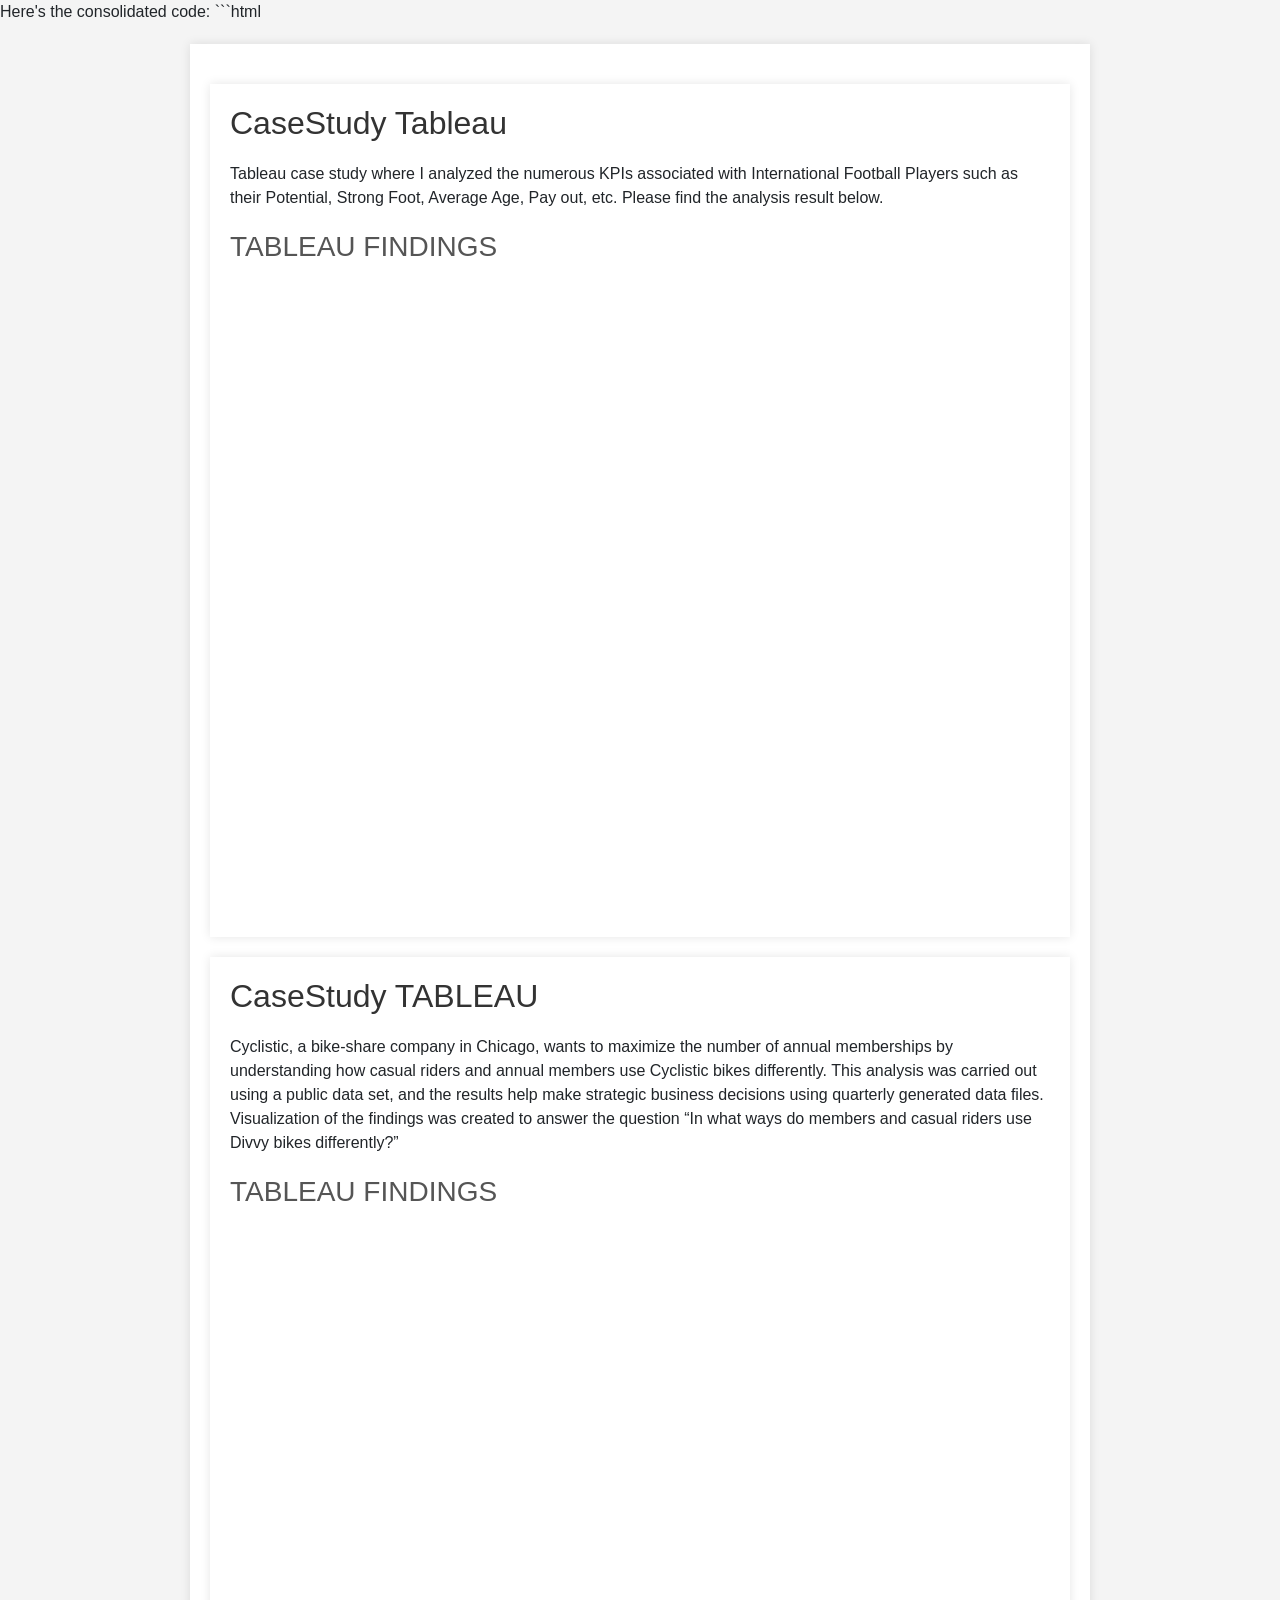
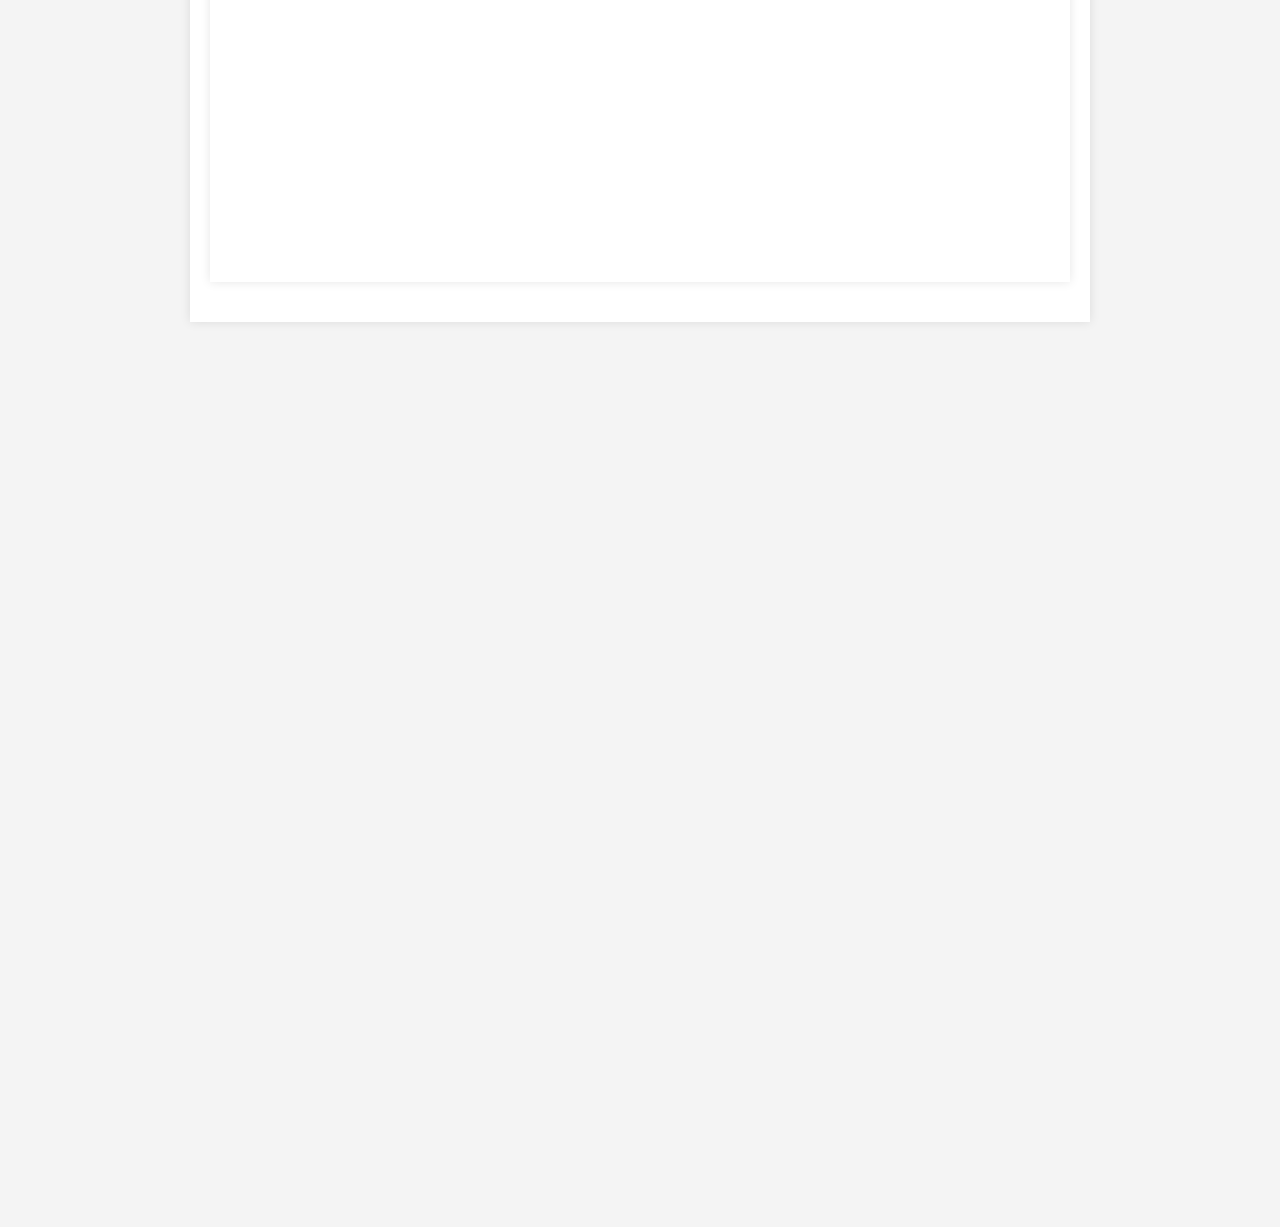
==== Dashboards.html @ b78e6a63 "Update Dashboards.html" ====
Here's the consolidated code:

```html
<!DOCTYPE html>
<html lang="en">
<head>
    <meta charset="UTF-8">
    <meta name="viewport" content="width=device-width, initial-scale=1.0">
    <title>My Tableau Dashboards</title>
    <link rel="stylesheet" href="https://stackpath.bootstrapcdn.com/bootstrap/4.5.2/css/bootstrap.min.css">
    <style>
        body {
            font-family: Arial, sans-serif;
            background-color: #f4f4f4; /* Matched color scheme */
            margin: 0;
            padding: 0;
        }
        .wrapper {
            max-width: 900px;
            margin: 20px auto;
            padding: 20px;
            background: white;
            box-shadow: 0 0 10px rgba(0, 0, 0, 0.1);
        }
        h2.major {
            font-size: 2em;
            margin-bottom: 20px;
            color: #333;
        }
        h3 {
            margin-top: 20px;
            color: #555;
        }
        .tableauPlaceholder {
            width: 100%;
            height: 0;
            padding-bottom: 75%;
            position: relative;
            margin-bottom: 30px;
        }
        .tableauViz {
            position: absolute;
            width: 100%;
            height: 100%;
        }
    </style>
</head>
<body style="background-color: #f4f4f4;"> <!-- Matched color scheme -->
    <div class="wrapper">
        <section id="main" class="wrapper">
            <div class="inner">
                <h2 class="major">CaseStudy Tableau</h2>
                <p>Tableau case study where I analyzed the numerous KPIs associated with International Football Players such as their Potential, Strong Foot, Average Age, Pay out, etc. Please find the analysis result below.</p>
                <h3>TABLEAU FINDINGS</h3>
                <div class="tableauPlaceholder" id="viz1669692093488">
                    <noscript><a href='#'><img alt=' ' src='https://public.tableau.com/static/images/In/InterviewAssignment_16696891835150/DASHBOARD/1_rss.png' style='border: none' /></a></noscript>
                    <object class='tableauViz'>
                        <param name='host_url' value='https%3A%2F%2Fpublic.tableau.com%2F' /> 
                        <param name='embed_code_version' value='3' /> 
                        <param name='site_root' value='' />
                        <param name='name' value='InterviewAssignment_16696891835150/DASHBOARD' />
                        <param name='tabs' value='yes' />
                        <param name='toolbar' value='yes' />
                        <param name='static_image' value='https://public.tableau.com/static/images/In/InterviewAssignment_16696891835150/DASHBOARD/1.png' />
                        <param name='animate_transition' value='yes' />
                        <param name='display_static_image' value='yes' />
                        <param name='display_spinner' value='yes' />
                        <param name='display_overlay' value='yes' />
                        <param name='display_count' value='yes' />
                        <param name='language' value='en-US' />
                    </object>
                </div>
            </div>
        </section>
        
        <section id="main" class="wrapper">
            <div class="inner">
                <h2 class="major">CaseStudy TABLEAU</h2>
                <p>Cyclistic, a bike-share company in Chicago, wants to maximize the number of annual memberships by understanding how casual riders and annual members use Cyclistic bikes differently. This analysis was carried out using a public data set, and the results help make strategic business decisions using quarterly generated data files. Visualization of the findings was created to answer the question “In what ways do members and casual riders use Divvy bikes differently?”</p>
                <h3>TABLEAU FINDINGS</h3>
                <div class="tableauPlaceholder" id="viz1678689180987">
                    <noscript><a href='#'><img alt='Dashboard' src='https://public.tableau.com/static/images/Go/GoogleCapstone_16786891147770/Dashboard/1_rss.png' style='border: none' /></a></noscript>
                    <object class='tableauViz'>
                        <param name='host_url' value='https%3A%2F%2Fpublic.tableau.com%2F' /> 
                        <param name='embed_code_version' value='3' /> 
                        <param name='site_root' value='' />
                        <param name='name' value='GoogleCapstone_16786891147770/Dashboard' />
                        <param name='tabs' value='no' />
                        <param name='toolbar' value='yes' />
                        <param name='static_image' value='https://public.tableau.com/static/images/Go/GoogleCapstone_16786891147770/Dashboard/1.png' />
                        <param name='animate_transition' value='yes' />
                        <param name='display_static_image' value='yes' />
                        <param name='display_spinner' value='yes' />
                        <param name='display_overlay' value='yes' />
                        <param name='display_count' value='yes' />
                        <param name='language' value='en-US' />
                        <param name='filter' value='publish=yes' />
                    </object>
                </div>
            </div>
        </section>
    </div>
    <script type='text/javascript'>
        var divElement1 = document.getElementById('viz1669692093488');
        var vizElement1 = divElement1.getElementsByTagName('object')[0];
        if (divElement1.offsetWidth > 800) {
            vizElement1.style.minWidth = '1620px';
            vizElement1.style.maxWidth = '100%';
            vizElement1.style.minHeight = '1610px';
            vizElement1.style.maxHeight = (divElement1.offsetWidth * 0.75) + 'px';
        } else if (divElement1.offsetWidth > 500) {
            vizElement1.style.minWidth = '1620px';
            vizElement1.style.maxWidth = '100%';
            vizElement1.style.minHeight= '1610px';
vizElement1.style.maxHeight = (divElement1.offsetWidth * 0.75) + 'px';
} else {
vizElement1.style.width = '100%';
vizElement1.style.height = (divElement1.offsetWidth * 1.77) + 'px';
}
var divElement2 = document.getElementById('viz1678689180987');
var vizElement2 = divElement2.getElementsByTagName('object')[0];
if (divElement2.offsetWidth > 800) {
vizElement2.style.minWidth = '1620px';
vizElement2.style.maxWidth = '100%';
vizElement2.style.minHeight = '1610px';
vizElement2.style.maxHeight = (divElement2.offsetWidth * 0.75) + 'px';
} else if (divElement2.offsetWidth > 500) {
vizElement2.style.minWidth = '1620px';
vizElement2.style.maxWidth = '100%';
vizElement2.style.minHeight = '1610px';
vizElement2.style.maxHeight = (divElement2.offsetWidth * 0.75) + 'px';
} else {
vizElement2.style.width = '100%';
vizElement2.style.height = (divElement2.offsetWidth * 1.77) + 'px';
}
</script>

</body>
</html>
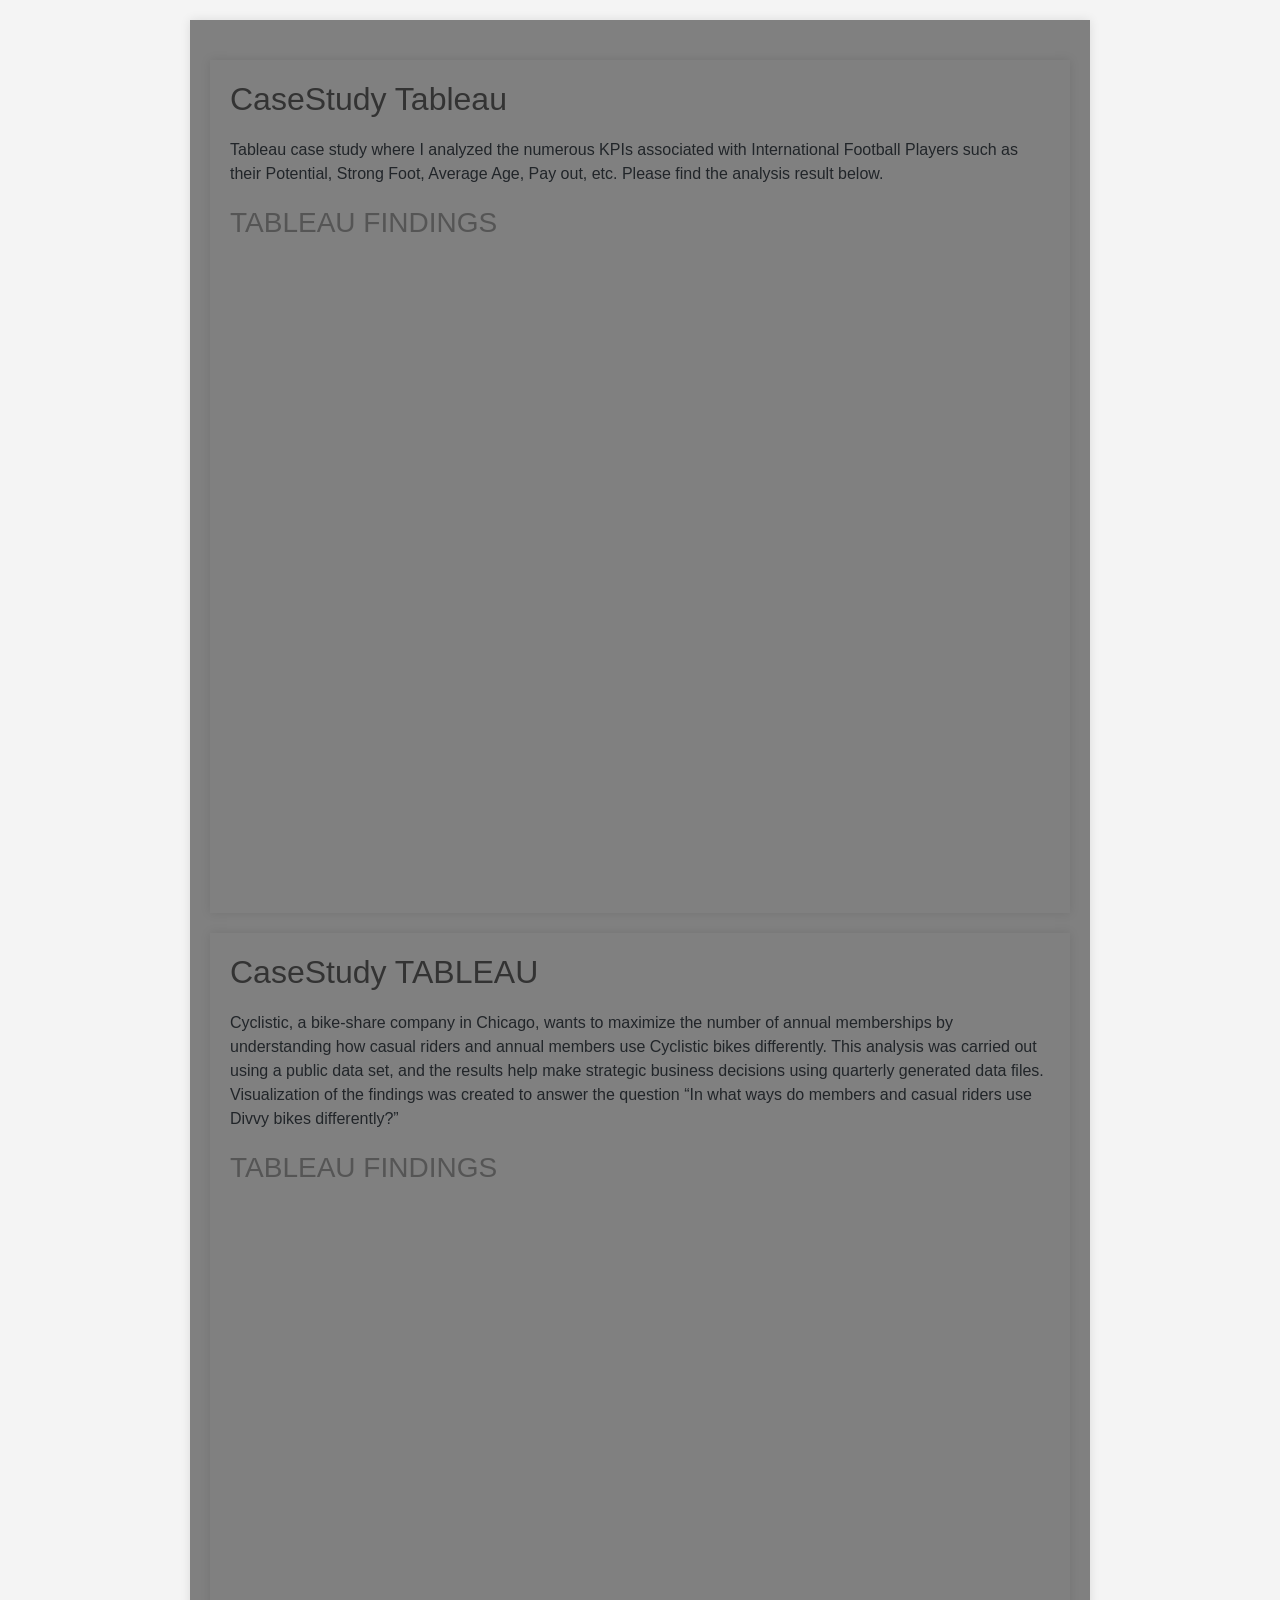
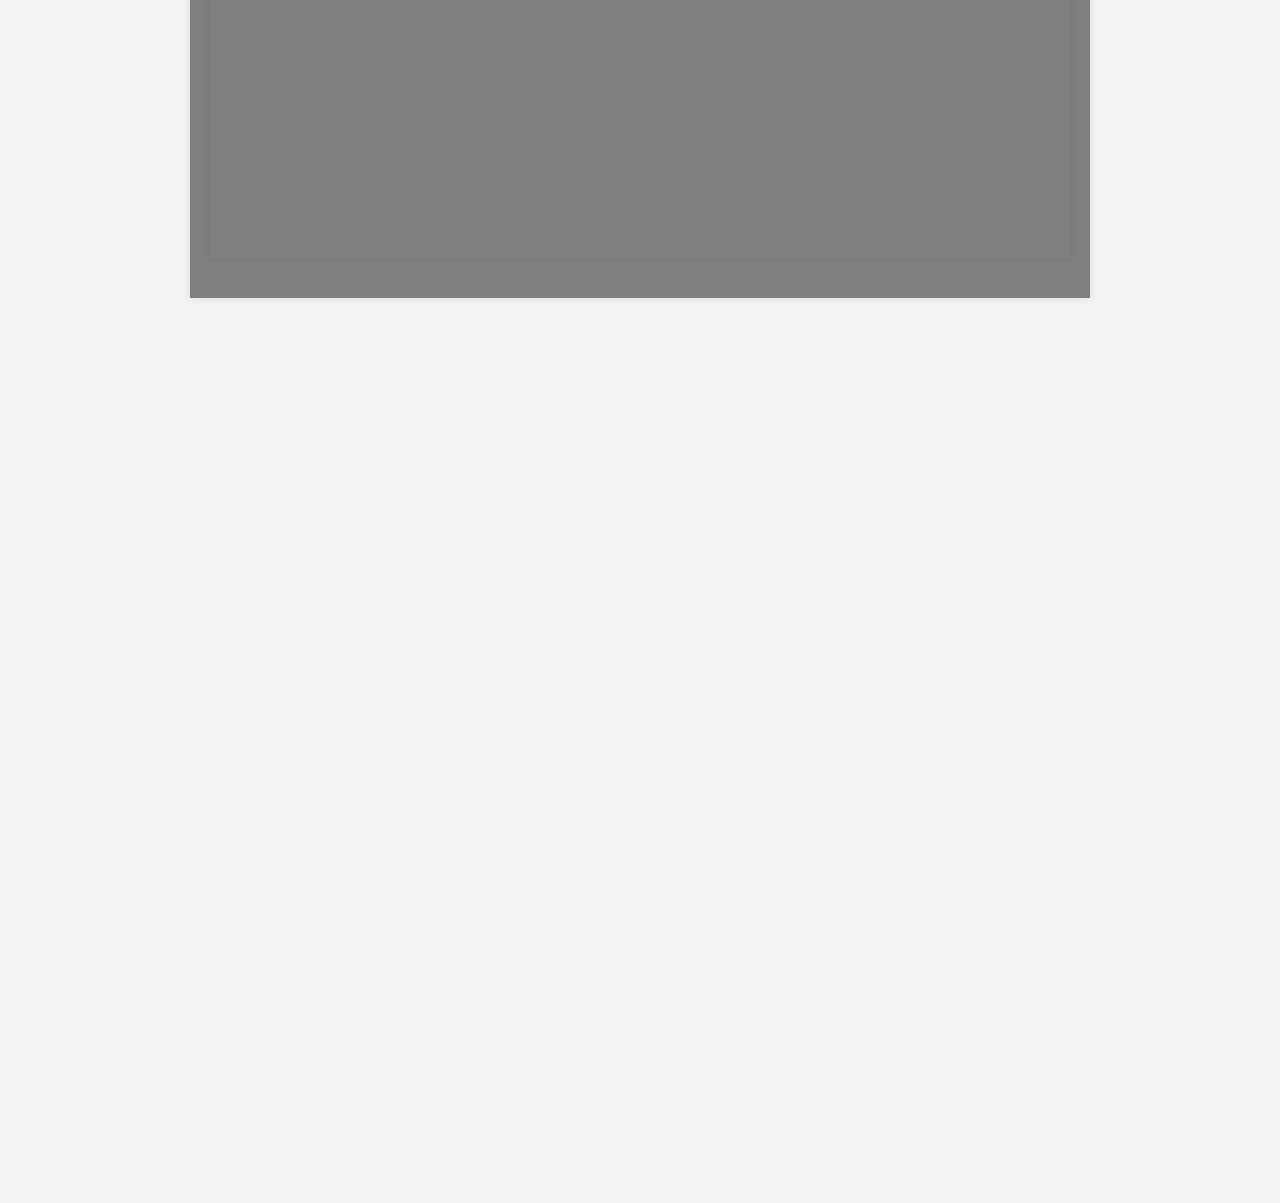
==== commit 12896111: "Update Dashboards.html" ====
--- a/Dashboards.html
+++ b/Dashboards.html
@@ -1,27 +1,28 @@
-Here's the consolidated code:
-
-```html
 <!DOCTYPE html>
 <html lang="en">
 <head>
     <meta charset="UTF-8">
     <meta name="viewport" content="width=device-width, initial-scale=1.0">
     <title>My Tableau Dashboards</title>
+    <!-- Bootstrap CSS for styling -->
     <link rel="stylesheet" href="https://stackpath.bootstrapcdn.com/bootstrap/4.5.2/css/bootstrap.min.css">
     <style>
+        /* General styling */
         body {
             font-family: Arial, sans-serif;
             background-color: #f4f4f4; /* Matched color scheme */
             margin: 0;
             padding: 0;
         }
+        /* Styling for the wrapper */
         .wrapper {
             max-width: 900px;
             margin: 20px auto;
             padding: 20px;
-            background: white;
+            background: grey;
             box-shadow: 0 0 10px rgba(0, 0, 0, 0.1);
         }
+        /* Styling for the headings */
         h2.major {
             font-size: 2em;
             margin-bottom: 20px;
@@ -31,6 +32,7 @@
             margin-top: 20px;
             color: #555;
         }
+        /* Styling for the Tableau placeholder */
         .tableauPlaceholder {
             width: 100%;
             height: 0;
@@ -38,6 +40,7 @@
             position: relative;
             margin-bottom: 30px;
         }
+        /* Styling for the Tableau visualization */
         .tableauViz {
             position: absolute;
             width: 100%;
@@ -47,6 +50,7 @@
 </head>
 <body style="background-color: #f4f4f4;"> <!-- Matched color scheme -->
     <div class="wrapper">
+        <!-- Section for the first Tableau case study -->
         <section id="main" class="wrapper">
             <div class="inner">
                 <h2 class="major">CaseStudy Tableau</h2>
@@ -73,6 +77,7 @@
             </div>
         </section>
         
+        <!-- Section for the second Tableau case study -->
         <section id="main" class="wrapper">
             <div class="inner">
                 <h2 class="major">CaseStudy TABLEAU</h2>
@@ -100,6 +105,7 @@
             </div>
         </section>
     </div>
+    <!-- JavaScript for resizing the Tableau visualizations -->
     <script type='text/javascript'>
         var divElement1 = document.getElementById('viz1669692093488');
         var vizElement1 = divElement1.getElementsByTagName('object')[0];
@@ -112,28 +118,28 @@
             vizElement1.style.minWidth = '1620px';
             vizElement1.style.maxWidth = '100%';
             vizElement1.style.minHeight= '1610px';
-vizElement1.style.maxHeight = (divElement1.offsetWidth * 0.75) + 'px';
-} else {
-vizElement1.style.width = '100%';
-vizElement1.style.height = (divElement1.offsetWidth * 1.77) + 'px';
-}
-var divElement2 = document.getElementById('viz1678689180987');
-var vizElement2 = divElement2.getElementsByTagName('object')[0];
-if (divElement2.offsetWidth > 800) {
-vizElement2.style.minWidth = '1620px';
-vizElement2.style.maxWidth = '100%';
-vizElement2.style.minHeight = '1610px';
-vizElement2.style.maxHeight = (divElement2.offsetWidth * 0.75) + 'px';
-} else if (divElement2.offsetWidth > 500) {
-vizElement2.style.minWidth = '1620px';
-vizElement2.style.maxWidth = '100%';
-vizElement2.style.minHeight = '1610px';
-vizElement2.style.maxHeight = (divElement2.offsetWidth * 0.75) + 'px';
-} else {
-vizElement2.style.width = '100%';
-vizElement2.style.height = (divElement2.offsetWidth * 1.77) + 'px';
-}
-</script>
+            vizElement1.style.maxHeight = (divElement1.offsetWidth * 0.75) + 'px';
+        } else {
+            vizElement1.style.width = '100%';
+            vizElement1.style.height = (divElement1.offsetWidth * 1.77) + 'px';
+        }
+        var divElement2 = document.getElementById('viz1678689180987');
+        var vizElement2 = divElement2.getElementsByTagName('object')[0];
+        if (divElement2.offsetWidth > 800) {
+            vizElement2.style.minWidth = '1620px';
+            vizElement2.style.maxWidth = '100%';
+            vizElement2.style.minHeight = '1610px';
+            vizElement2.style.maxHeight = (divElement2.offsetWidth * 0.75) + 'px';
+        } else if (divElement2.offsetWidth > 500) {
+            vizElement2.style.minWidth = '1620px';
+            vizElement2.style.maxWidth = '100%';
+            vizElement2.style.minHeight = '1610px';
+            vizElement2.style.maxHeight = (divElement2.offsetWidth * 0.75) + 'px';
+        } else {
+            vizElement2.style.width = '100%';
+            vizElement2.style.height = (divElement2.offsetWidth * 1.77) + 'px';
+        }
+    </script>
 
 </body>
 </html>
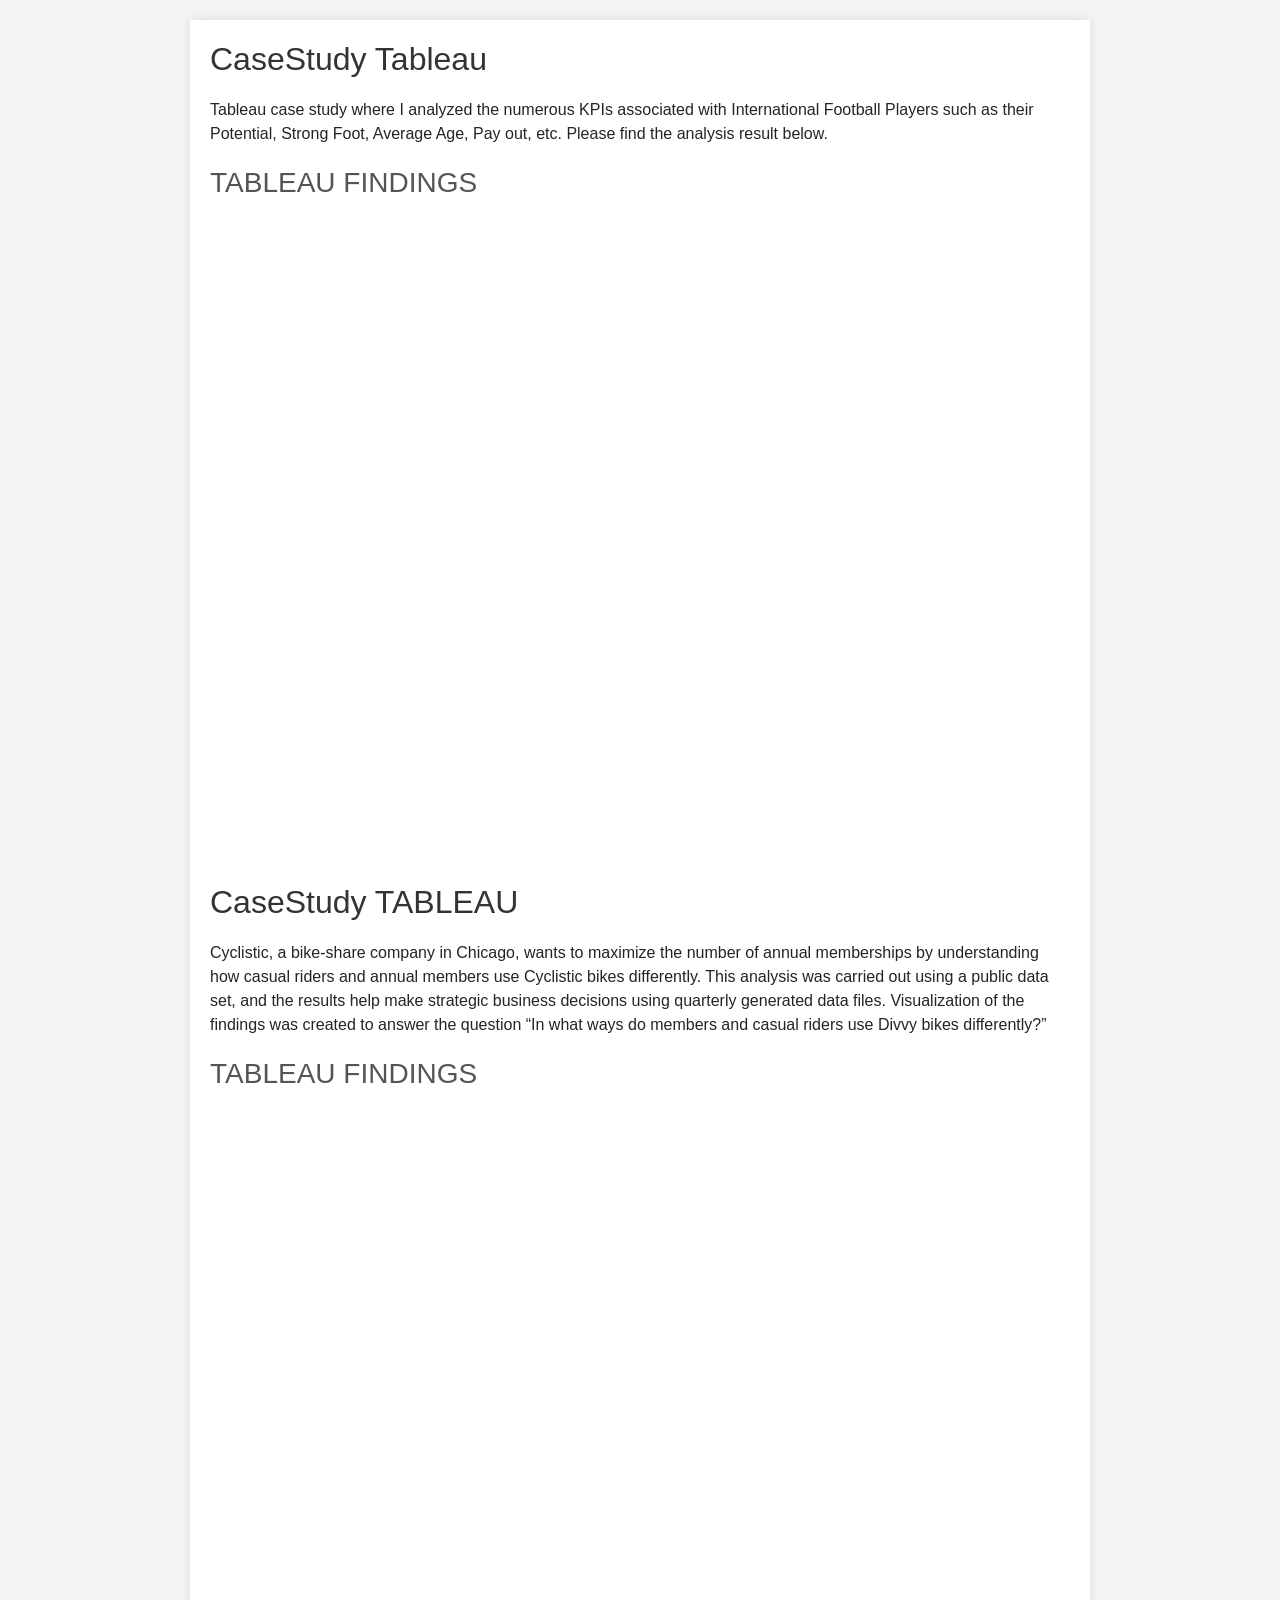
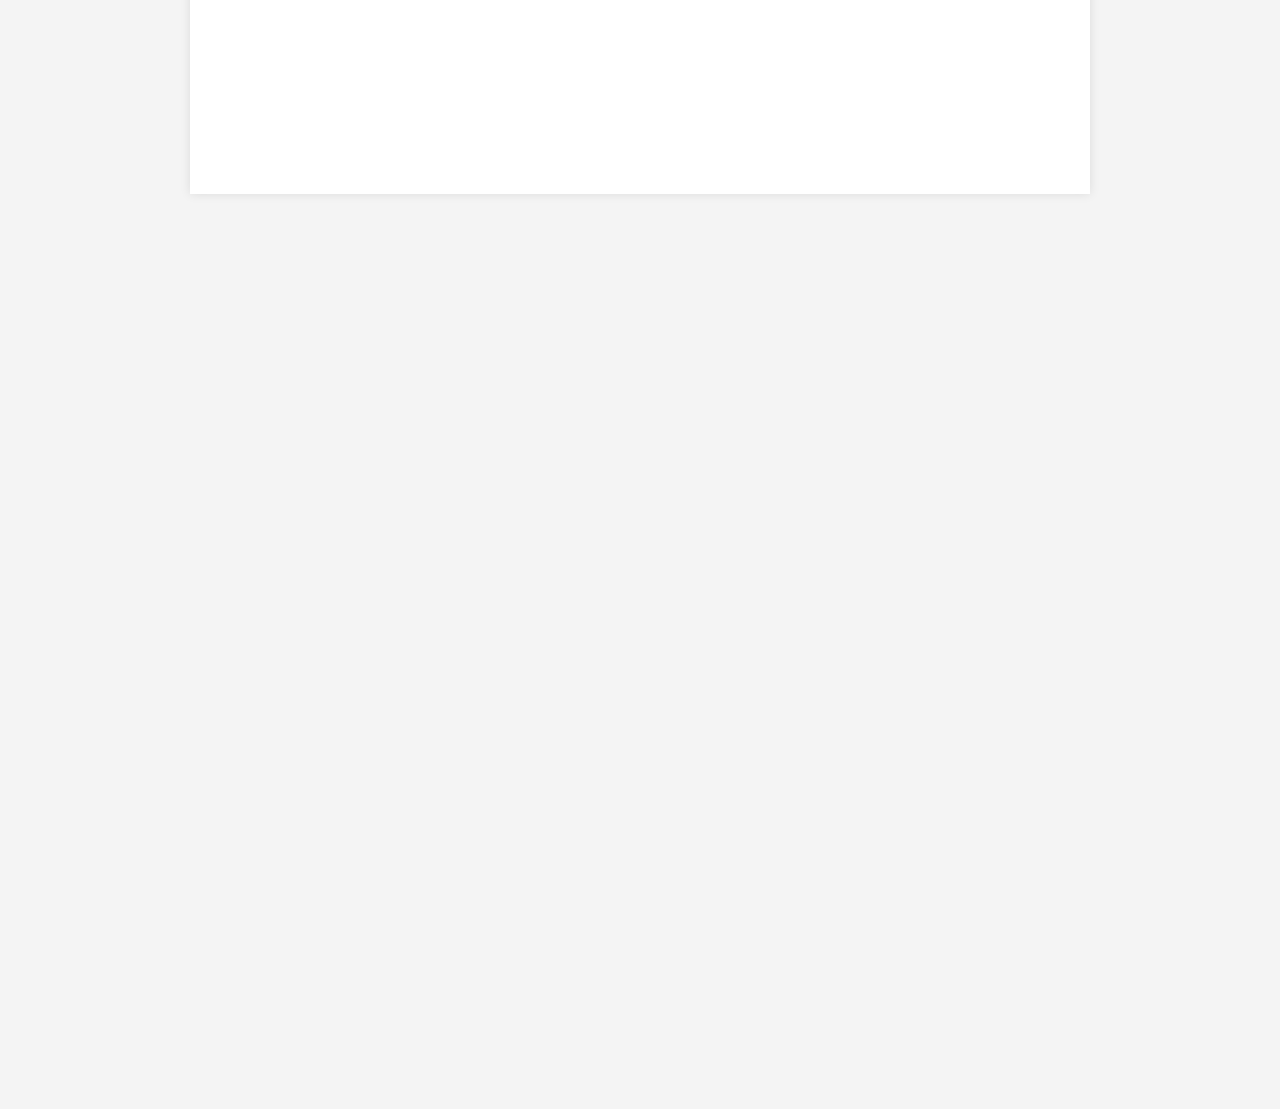
==== commit 71ed922e: "Update Dashboards.html" ====
--- a/Dashboards.html
+++ b/Dashboards.html
@@ -4,26 +4,22 @@
     <meta charset="UTF-8">
     <meta name="viewport" content="width=device-width, initial-scale=1.0">
     <title>My Tableau Dashboards</title>
-    <!-- Bootstrap CSS for styling -->
     <link rel="stylesheet" href="https://stackpath.bootstrapcdn.com/bootstrap/4.5.2/css/bootstrap.min.css">
     <style>
-        /* General styling */
         body {
             font-family: Arial, sans-serif;
-            background-color: #f4f4f4; /* Matched color scheme */
+            background-color: #f4f4f4;
             margin: 0;
             padding: 0;
         }
-        /* Styling for the wrapper */
         .wrapper {
             max-width: 900px;
             margin: 20px auto;
             padding: 20px;
-            background: grey;
+            background: white;
             box-shadow: 0 0 10px rgba(0, 0, 0, 0.1);
         }
-        /* Styling for the headings */
-        h2.major {
+        h1.major {
             font-size: 2em;
             margin-bottom: 20px;
             color: #333;
@@ -32,7 +28,6 @@
             margin-top: 20px;
             color: #555;
         }
-        /* Styling for the Tableau placeholder */
         .tableauPlaceholder {
             width: 100%;
             height: 0;
@@ -40,7 +35,6 @@
             position: relative;
             margin-bottom: 30px;
         }
-        /* Styling for the Tableau visualization */
         .tableauViz {
             position: absolute;
             width: 100%;
@@ -48,64 +42,52 @@
         }
     </style>
 </head>
-<body style="background-color: #f4f4f4;"> <!-- Matched color scheme -->
+<body>
     <div class="wrapper">
-        <!-- Section for the first Tableau case study -->
-        <section id="main" class="wrapper">
-            <div class="inner">
-                <h2 class="major">CaseStudy Tableau</h2>
-                <p>Tableau case study where I analyzed the numerous KPIs associated with International Football Players such as their Potential, Strong Foot, Average Age, Pay out, etc. Please find the analysis result below.</p>
-                <h3>TABLEAU FINDINGS</h3>
-                <div class="tableauPlaceholder" id="viz1669692093488">
-                    <noscript><a href='#'><img alt=' ' src='https://public.tableau.com/static/images/In/InterviewAssignment_16696891835150/DASHBOARD/1_rss.png' style='border: none' /></a></noscript>
-                    <object class='tableauViz'>
-                        <param name='host_url' value='https%3A%2F%2Fpublic.tableau.com%2F' /> 
-                        <param name='embed_code_version' value='3' /> 
-                        <param name='site_root' value='' />
-                        <param name='name' value='InterviewAssignment_16696891835150/DASHBOARD' />
-                        <param name='tabs' value='yes' />
-                        <param name='toolbar' value='yes' />
-                        <param name='static_image' value='https://public.tableau.com/static/images/In/InterviewAssignment_16696891835150/DASHBOARD/1.png' />
-                        <param name='animate_transition' value='yes' />
-                        <param name='display_static_image' value='yes' />
-                        <param name='display_spinner' value='yes' />
-                        <param name='display_overlay' value='yes' />
-                        <param name='display_count' value='yes' />
-                        <param name='language' value='en-US' />
-                    </object>
-                </div>
-            </div>
-        </section>
-        
-        <!-- Section for the second Tableau case study -->
-        <section id="main" class="wrapper">
-            <div class="inner">
-                <h2 class="major">CaseStudy TABLEAU</h2>
-                <p>Cyclistic, a bike-share company in Chicago, wants to maximize the number of annual memberships by understanding how casual riders and annual members use Cyclistic bikes differently. This analysis was carried out using a public data set, and the results help make strategic business decisions using quarterly generated data files. Visualization of the findings was created to answer the question “In what ways do members and casual riders use Divvy bikes differently?”</p>
-                <h3>TABLEAU FINDINGS</h3>
-                <div class="tableauPlaceholder" id="viz1678689180987">
-                    <noscript><a href='#'><img alt='Dashboard' src='https://public.tableau.com/static/images/Go/GoogleCapstone_16786891147770/Dashboard/1_rss.png' style='border: none' /></a></noscript>
-                    <object class='tableauViz'>
-                        <param name='host_url' value='https%3A%2F%2Fpublic.tableau.com%2F' /> 
-                        <param name='embed_code_version' value='3' /> 
-                        <param name='site_root' value='' />
-                        <param name='name' value='GoogleCapstone_16786891147770/Dashboard' />
-                        <param name='tabs' value='no' />
-                        <param name='toolbar' value='yes' />
-                        <param name='static_image' value='https://public.tableau.com/static/images/Go/GoogleCapstone_16786891147770/Dashboard/1.png' />
-                        <param name='animate_transition' value='yes' />
-                        <param name='display_static_image' value='yes' />
-                        <param name='display_spinner' value='yes' />
-                        <param name='display_overlay' value='yes' />
-                        <param name='display_count' value='yes' />
-                        <param name='language' value='en-US' />
-                        <param name='filter' value='publish=yes' />
-                    </object>
-                </div>
-            </div>
-        </section>
+        <h1 class="major">CaseStudy Tableau</h1>
+        <p>Tableau case study where I analyzed the numerous KPIs associated with International Football Players such as their Potential, Strong Foot, Average Age, Pay out, etc. Please find the analysis result below.</p>
+        <h3>TABLEAU FINDINGS</h3>
+        <div class="tableauPlaceholder" id="viz1669692093488">
+            <noscript><a href='#'><img alt=' ' src='https://public.tableau.com/static/images/In/InterviewAssignment_16696891835150/DASHBOARD/1_rss.png' style='border: none' /></a></noscript>
+            <object class='tableauViz'>
+                <param name='host_url' value='https%3A%2F%2Fpublic.tableau.com%2F' /> 
+                <param name='embed_code_version' value='3' /> 
+                <param name='site_root' value='' />
+                <param name='name' value='InterviewAssignment_16696891835150/DASHBOARD' />
+                <param name='tabs' value='yes' />
+                <param name='toolbar' value='yes' />
+                <param name='static_image' value='https://public.tableau.com/static/images/In/InterviewAssignment_16696891835150/DASHBOARD/1.png' />
+                <param name='animate_transition' value='yes' />
+                <param name='display_static_image' value='yes' />
+                <param name='display_spinner' value='yes' />
+                <param name='display_overlay' value='yes' />
+                <param name='display_count' value='yes' />
+                <param name='language' value='en-US' />
+            </object>
+        </div>
+        <h1 class="major">CaseStudy TABLEAU</h1>
+        <p>Cyclistic, a bike-share company in Chicago, wants to maximize the number of annual memberships by understanding how casual riders and annual members use Cyclistic bikes differently. This analysis was carried out using a public data set, and the results help make strategic business decisions using quarterly generated data files. Visualization of the findings was created to answer the question “In what ways do members and casual riders use Divvy bikes differently?”</p>
+        <h3>TABLEAU FINDINGS</h3>
+        <div class="tableauPlaceholder" id="viz1678689180987">
+            <noscript><a href='#'><img alt='Dashboard' src='https://public.tableau.com/static/images/Go/GoogleCapstone_16786891147770/Dashboard/1_rss.png' style='border: none' /></a></noscript>
+            <object class='tableauViz'>
+                <param name='host_url' value='https%3A%2F%2Fpublic.tableau.com%2F' /> 
+                <param name='embed_code_version' value='3' /> 
+                <param name='site_root' value='' />
+                <param name='name' value='GoogleCapstone_16786891147770/Dashboard' />
+                <param name='tabs' value='no' />
+                <param name='toolbar' value='yes' />
+                <param name='static_image' value='https://public.tableau.com/static/images/Go/GoogleCapstone_16786891147770/Dashboard/1.png' />
+                <param name='animate_transition' value='yes' />
+                <param name='display_static_image' value='yes' />
+                <param name='display_spinner' value='yes' />
+                <param name='display_overlay' value='yes' />
+                <param name='display_count' value='yes' />
+                <param name='language' value='en-US' />
+                <param name='filter' value='publish=yes' />
+            </object>
+        </div>
     </div>
-    <!-- JavaScript for resizing the Tableau visualizations -->
     <script type='text/javascript'>
         var divElement1 = document.getElementById('viz1669692093488');
         var vizElement1 = divElement1.getElementsByTagName('object')[0];
@@ -117,29 +99,38 @@
         } else if (divElement1.offsetWidth > 500) {
             vizElement1.style.minWidth = '1620px';
             vizElement1.style.maxWidth = '100%';
-            vizElement1.style.minHeight= '1610px';
+            vizElement1.style.minHeight = '610px';
             vizElement1.style.maxHeight = (divElement1.offsetWidth * 0.75) + 'px';
         } else {
             vizElement1.style.width = '100%';
-            vizElement1.style.height = (divElement1.offsetWidth * 1.77) + 'px';
+            vizElement1.style.minHeight = '1250px';
+            vizElement1.style.maxHeight = (divElement1.offsetWidth * 1.77) + 'px';
         }
+        var scriptElement1 = document.createElement('script');
+        scriptElement1.src = 'https://public.tableau.com/javascripts/api/viz_v1.js';
+        vizElement1.parentNode.insertBefore(scriptElement1, vizElement1);
+
         var divElement2 = document.getElementById('viz1678689180987');
         var vizElement2 = divElement2.getElementsByTagName('object')[0];
         if (divElement2.offsetWidth > 800) {
             vizElement2.style.minWidth = '1620px';
             vizElement2.style.maxWidth = '100%';
-            vizElement2.style.minHeight = '1610px';
+            vizElement2.style.minHeight             = '1610px';
             vizElement2.style.maxHeight = (divElement2.offsetWidth * 0.75) + 'px';
         } else if (divElement2.offsetWidth > 500) {
             vizElement2.style.minWidth = '1620px';
             vizElement2.style.maxWidth = '100%';
-            vizElement2.style.minHeight = '1610px';
+            vizElement2.style.minHeight = '610px';
             vizElement2.style.maxHeight = (divElement2.offsetWidth * 0.75) + 'px';
         } else {
             vizElement2.style.width = '100%';
-            vizElement2.style.height = (divElement2.offsetWidth * 1.77) + 'px';
+            vizElement2.style.minHeight = '1250px';
+            vizElement2.style.maxHeight = (divElement2.offsetWidth * 1.77) + 'px';
         }
+        var scriptElement2 = document.createElement('script');
+        scriptElement2.src = 'https://public.tableau.com/javascripts/api/viz_v1.js';
+        vizElement2.parentNode.insertBefore(scriptElement2, vizElement2);
     </script>
-
 </body>
 </html>
+
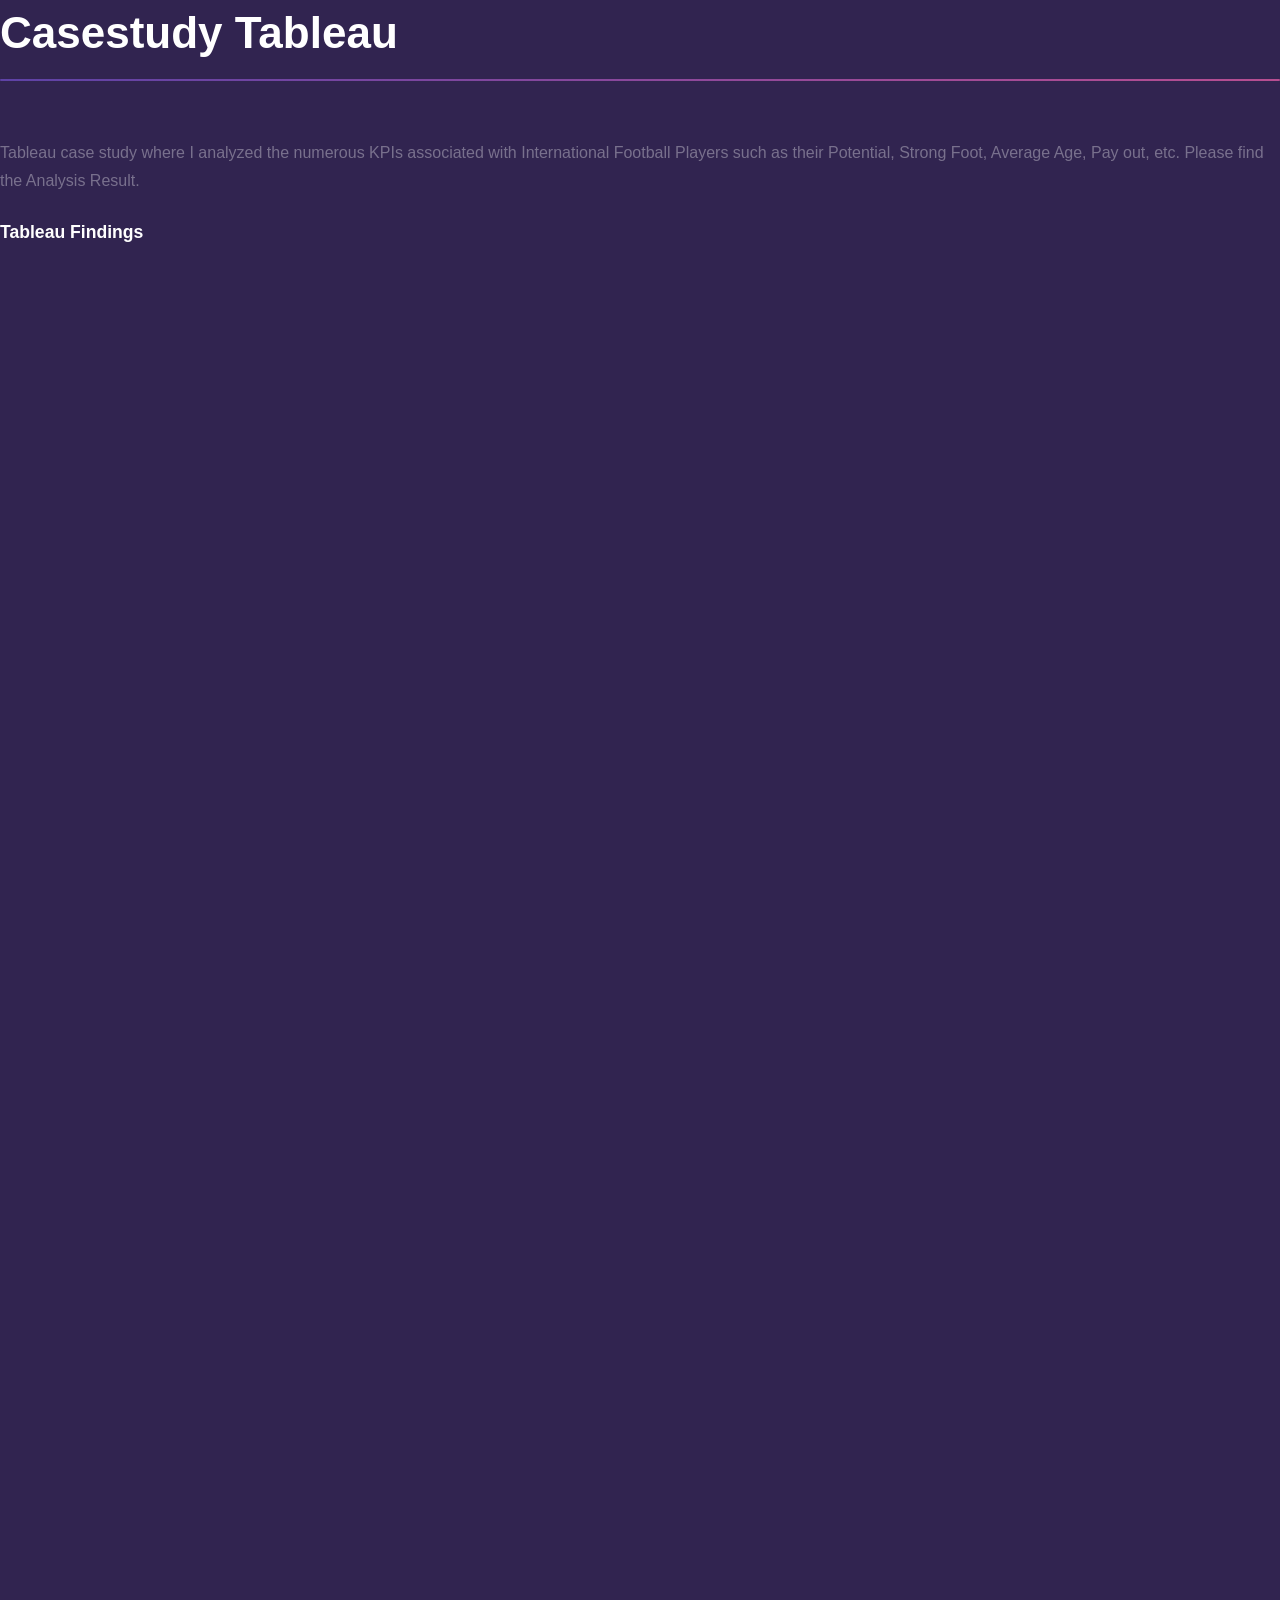
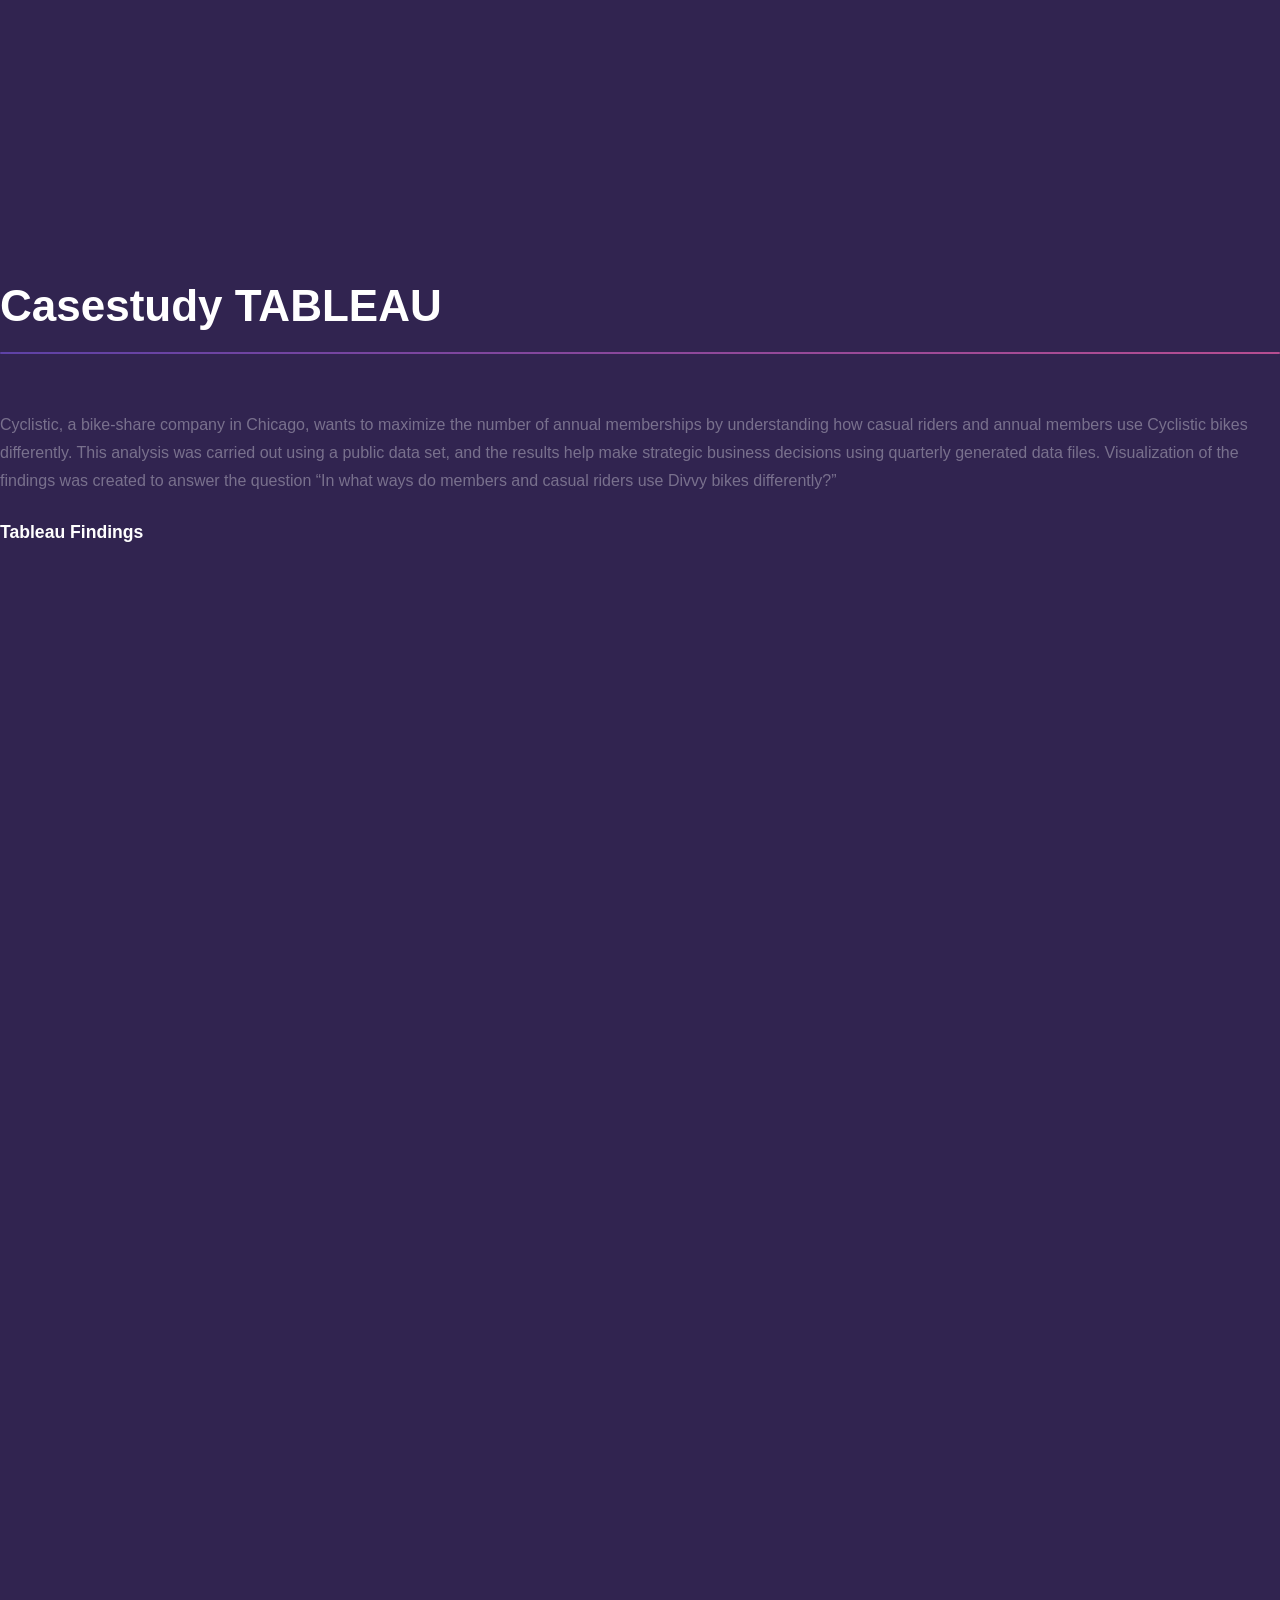
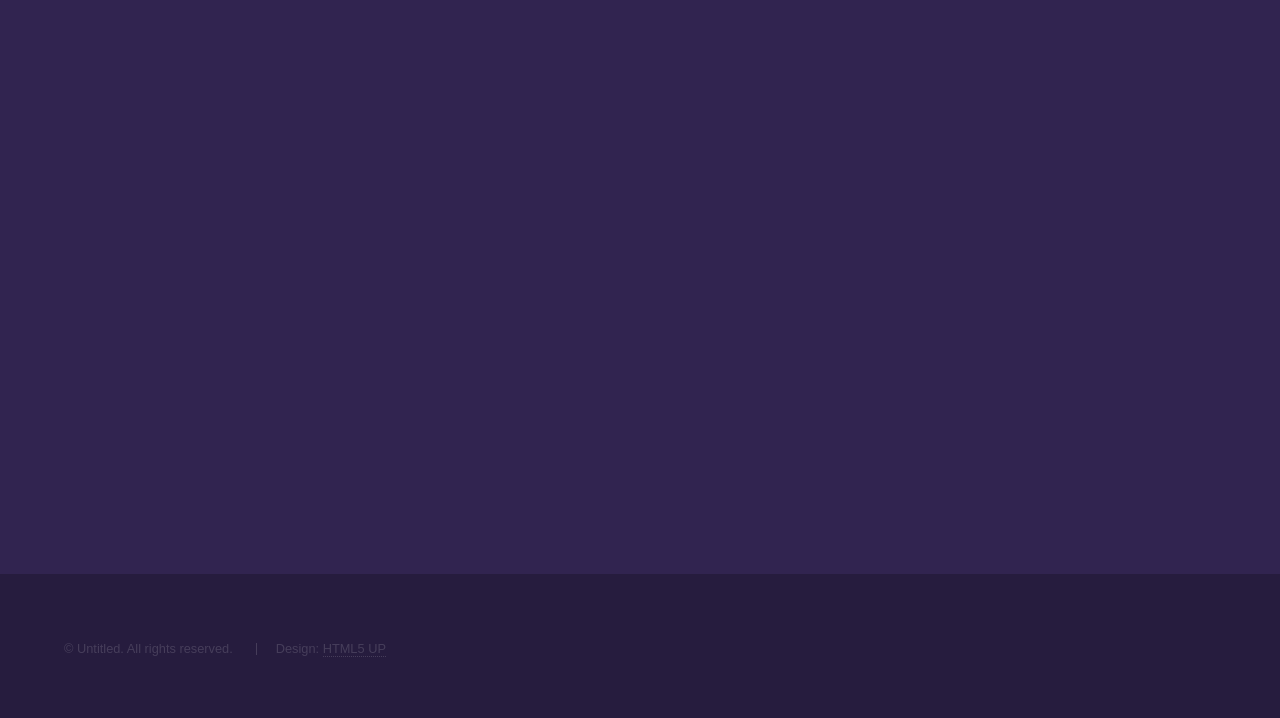
==== commit 44cc2333: "Create Dashboards.html" ====
--- a/Dashboards.html
+++ b/Dashboards.html
@@ -1,136 +1,129 @@
-<!DOCTYPE html>
+<!DOCTYPE HTML>
+<!--
+    Hyperspace by HTML5 UP
+    html5up.net | @ajlkn
+    Free for personal and commercial use under the CCA 3.0 license (html5up.net/license)
+-->
 <html lang="en">
 <head>
     <meta charset="UTF-8">
-    <meta name="viewport" content="width=device-width, initial-scale=1.0">
-    <title>My Tableau Dashboards</title>
-    <link rel="stylesheet" href="https://stackpath.bootstrapcdn.com/bootstrap/4.5.2/css/bootstrap.min.css">
-    <style>
-        body {
-            font-family: Arial, sans-serif;
-            background-color: #f4f4f4;
-            margin: 0;
-            padding: 0;
-        }
-        .wrapper {
-            max-width: 900px;
-            margin: 20px auto;
-            padding: 20px;
-            background: white;
-            box-shadow: 0 0 10px rgba(0, 0, 0, 0.1);
-        }
-        h1.major {
-            font-size: 2em;
-            margin-bottom: 20px;
-            color: #333;
-        }
-        h3 {
-            margin-top: 20px;
-            color: #555;
-        }
-        .tableauPlaceholder {
-            width: 100%;
-            height: 0;
-            padding-bottom: 75%;
-            position: relative;
-            margin-bottom: 30px;
-        }
-        .tableauViz {
-            position: absolute;
-            width: 100%;
-            height: 100%;
-        }
-    </style>
+    <title>Tableau Sample Dashboards</title>
+    <meta name="viewport" content="width=device-width, initial-scale=1, user-scalable=no">
+    <link rel="stylesheet" href="assets/css/main.css">
+    <noscript><link rel="stylesheet" href="assets/css/noscript.css"></noscript>
 </head>
 <body>
     <div class="wrapper">
-        <h1 class="major">CaseStudy Tableau</h1>
-        <p>Tableau case study where I analyzed the numerous KPIs associated with International Football Players such as their Potential, Strong Foot, Average Age, Pay out, etc. Please find the analysis result below.</p>
-        <h3>TABLEAU FINDINGS</h3>
-        <div class="tableauPlaceholder" id="viz1669692093488">
-            <noscript><a href='#'><img alt=' ' src='https://public.tableau.com/static/images/In/InterviewAssignment_16696891835150/DASHBOARD/1_rss.png' style='border: none' /></a></noscript>
-            <object class='tableauViz'>
-                <param name='host_url' value='https%3A%2F%2Fpublic.tableau.com%2F' /> 
-                <param name='embed_code_version' value='3' /> 
-                <param name='site_root' value='' />
-                <param name='name' value='InterviewAssignment_16696891835150/DASHBOARD' />
-                <param name='tabs' value='yes' />
-                <param name='toolbar' value='yes' />
-                <param name='static_image' value='https://public.tableau.com/static/images/In/InterviewAssignment_16696891835150/DASHBOARD/1.png' />
-                <param name='animate_transition' value='yes' />
-                <param name='display_static_image' value='yes' />
-                <param name='display_spinner' value='yes' />
-                <param name='display_overlay' value='yes' />
-                <param name='display_count' value='yes' />
-                <param name='language' value='en-US' />
-            </object>
+        <header>
+            <h1 class="major">Casestudy Tableau</h1>
+            <p>
+                Tableau case study where I analyzed the numerous KPIs associated with International Football Players such as their Potential, Strong Foot,
+                Average Age, Pay out, etc. Please find the Analysis Result.
+            </p>
+        </header>
+
+        <section>
+            <h3>Tableau Findings</h3>
+            <div class="tableauPlaceholder" id="viz1669692093488">
+                <noscript>
+                    <a href="#"><img alt=" " src="https://public.tableau.com/static/images/In/InterviewAssignment_16696891835150/DASHBOARD/1_rss.png" style="border: none;"></a>
+                </noscript>
+                <object class="tableauViz">
+                    <param name="host_url" value="https%3A%2F%2Fpublic.tableau.com%2F">
+                    <param name="embed_code_version" value="3">
+                    <param name="site_root" value="">
+                    <param name="name" value="InterviewAssignment_16696891835150/DASHBOARD">
+                    <param name="tabs" value="yes">
+                    <param name="toolbar" value="yes">
+                    <param name="static_image" value="https://public.tableau.com/static/images/In/InterviewAssignment_16696891835150/DASHBOARD/1.png">
+                    <param name="animate_transition" value="yes">
+                    <param name="display_static_image" value="yes">
+                    <param name="display_spinner" value="yes">
+                    <param name="display_overlay" value="yes">
+                    <param name="display_count" value="yes">
+                    <param name="language" value="en-US">
+                </object>
+            </div>
+        </section>
+
+        <header>
+            <h1 class="major">Casestudy TABLEAU</h1>
+            <p>
+                Cyclistic, a bike-share company in Chicago, wants to maximize the number of annual memberships by understanding how casual riders and annual members use Cyclistic bikes differently. This analysis was carried out using a public data set, and the results help make strategic business decisions using quarterly generated data files. Visualization of the findings was created to answer the question “In what ways do members and casual riders use Divvy bikes differently?”
+            </p>
+        </header>
+
+        <section>
+            <h3>Tableau Findings</h3>
+            <div class="tableauPlaceholder" id="viz1678689180987">
+                <noscript>
+                    <a href="#"><img alt="Dashboard" src="https://public.tableau.com/static/images/Go/GoogleCapstone_16786891147770/Dashboard/1_rss.png" style="border: none;"></a>
+                </noscript>
+                <object class="tableauViz">
+                    <param name="host_url" value="https%3A%2F%2Fpublic.tableau.com%2F">
+                    <param name="embed_code_version" value="3">
+                    <param name="site_root" value="">
+                    <param name="name" value="GoogleCapstone_16786891147770/Dashboard">
+                    <param name="tabs" value="no">
+                    <param name="toolbar" value="yes">
+                    <param name="static_image" value="https://public.tableau.com/static/images/Go/GoogleCapstone_16786891147770/Dashboard/1.png">
+                    <param name="animate_transition" value="yes">
+                    <param name="display_static_image" value="yes">
+                    <param name="display_spinner" value="yes">
+                    <param name="display_overlay" value="yes">
+                    <param name="display_count" value="yes">
+                    <param name="language" value="en-US">
+                    <param name="filter" value="publish=yes">
+                </object>
+            </div>
+        </section>
+    </div>
+
+    <script type="text/javascript">
+        function setupTableauViz(divId, minWidth, minHeight, maxHeightRatio) {
+            var divElement = document.getElementById(divId);
+            var vizElement = divElement.getElementsByTagName('object')[0];
+            if (divElement.offsetWidth > 800) {
+                vizElement.style.minWidth = minWidth + 'px';
+                vizElement.style.maxWidth = '100%';
+                vizElement.style.minHeight = minHeight + 'px';
+                vizElement.style.maxHeight = (divElement.offsetWidth * maxHeightRatio) + 'px';
+            } else if (divElement.offsetWidth > 500) {
+                vizElement.style.minWidth = minWidth + 'px';
+                vizElement.style.maxWidth = '100%';
+                vizElement.style.minHeight = '610px';
+                vizElement.style.maxHeight = (divElement.offsetWidth * maxHeightRatio) + 'px';
+            } else {
+                vizElement.style.width = '100%';
+                vizElement.style.minHeight = '1250px';
+                vizElement.style.maxHeight = (divElement.offsetWidth * 1.77) + 'px';
+            }
+            var scriptElement = document.createElement('script');
+            scriptElement.src = 'https://public.tableau.com/javascripts/api/viz_v1.js';
+            vizElement.parentNode.insertBefore(scriptElement, vizElement);
+        }
+
+        setupTableauViz('viz1669692093488', 1620, 1610, 0.75);
+        setupTableauViz('viz1678689180987', 1620, 1610, 0.75);
+    </script>
+
+    <!-- Footer -->
+    <footer id="footer" class="wrapper alt">
+        <div class="inner">
+            <ul class="menu">
+                <li>&copy; Untitled. All rights reserved.</li>
+                <li>Design: <a href="http://html5up.net">HTML5 UP</a></li>
+            </ul>
         </div>
-        <h1 class="major">CaseStudy TABLEAU</h1>
-        <p>Cyclistic, a bike-share company in Chicago, wants to maximize the number of annual memberships by understanding how casual riders and annual members use Cyclistic bikes differently. This analysis was carried out using a public data set, and the results help make strategic business decisions using quarterly generated data files. Visualization of the findings was created to answer the question “In what ways do members and casual riders use Divvy bikes differently?”</p>
-        <h3>TABLEAU FINDINGS</h3>
-        <div class="tableauPlaceholder" id="viz1678689180987">
-            <noscript><a href='#'><img alt='Dashboard' src='https://public.tableau.com/static/images/Go/GoogleCapstone_16786891147770/Dashboard/1_rss.png' style='border: none' /></a></noscript>
-            <object class='tableauViz'>
-                <param name='host_url' value='https%3A%2F%2Fpublic.tableau.com%2F' /> 
-                <param name='embed_code_version' value='3' /> 
-                <param name='site_root' value='' />
-                <param name='name' value='GoogleCapstone_16786891147770/Dashboard' />
-                <param name='tabs' value='no' />
-                <param name='toolbar' value='yes' />
-                <param name='static_image' value='https://public.tableau.com/static/images/Go/GoogleCapstone_16786891147770/Dashboard/1.png' />
-                <param name='animate_transition' value='yes' />
-                <param name='display_static_image' value='yes' />
-                <param name='display_spinner' value='yes' />
-                <param name='display_overlay' value='yes' />
-                <param name='display_count' value='yes' />
-                <param name='language' value='en-US' />
-                <param name='filter' value='publish=yes' />
-            </object>
-        </div>
-    </div>
-    <script type='text/javascript'>
-        var divElement1 = document.getElementById('viz1669692093488');
-        var vizElement1 = divElement1.getElementsByTagName('object')[0];
-        if (divElement1.offsetWidth > 800) {
-            vizElement1.style.minWidth = '1620px';
-            vizElement1.style.maxWidth = '100%';
-            vizElement1.style.minHeight = '1610px';
-            vizElement1.style.maxHeight = (divElement1.offsetWidth * 0.75) + 'px';
-        } else if (divElement1.offsetWidth > 500) {
-            vizElement1.style.minWidth = '1620px';
-            vizElement1.style.maxWidth = '100%';
-            vizElement1.style.minHeight = '610px';
-            vizElement1.style.maxHeight = (divElement1.offsetWidth * 0.75) + 'px';
-        } else {
-            vizElement1.style.width = '100%';
-            vizElement1.style.minHeight = '1250px';
-            vizElement1.style.maxHeight = (divElement1.offsetWidth * 1.77) + 'px';
-        }
-        var scriptElement1 = document.createElement('script');
-        scriptElement1.src = 'https://public.tableau.com/javascripts/api/viz_v1.js';
-        vizElement1.parentNode.insertBefore(scriptElement1, vizElement1);
+    </footer>
 
-        var divElement2 = document.getElementById('viz1678689180987');
-        var vizElement2 = divElement2.getElementsByTagName('object')[0];
-        if (divElement2.offsetWidth > 800) {
-            vizElement2.style.minWidth = '1620px';
-            vizElement2.style.maxWidth = '100%';
-            vizElement2.style.minHeight             = '1610px';
-            vizElement2.style.maxHeight = (divElement2.offsetWidth * 0.75) + 'px';
-        } else if (divElement2.offsetWidth > 500) {
-            vizElement2.style.minWidth = '1620px';
-            vizElement2.style.maxWidth = '100%';
-            vizElement2.style.minHeight = '610px';
-            vizElement2.style.maxHeight = (divElement2.offsetWidth * 0.75) + 'px';
-        } else {
-            vizElement2.style.width = '100%';
-            vizElement2.style.minHeight = '1250px';
-            vizElement2.style.maxHeight = (divElement2.offsetWidth * 1.77) + 'px';
-        }
-        var scriptElement2 = document.createElement('script');
-        scriptElement2.src = 'https://public.tableau.com/javascripts/api/viz_v1.js';
-        vizElement2.parentNode.insertBefore(scriptElement2, vizElement2);
-    </script>
+    <!-- Scripts -->
+    <script src="assets/js/jquery.min.js"></script>
+    <script src="assets/js/jquery.scrollex.min.js"></script>
+    <script src="assets/js/jquery.scrolly.min.js"></script>
+    <script src="assets/js/browser.min.js"></script>
+    <script src="assets/js/breakpoints.min.js"></script>
+    <script src="assets/js/util.js"></script>
+    <script src="assets/js/main.js"></script>
 </body>
 </html>
-
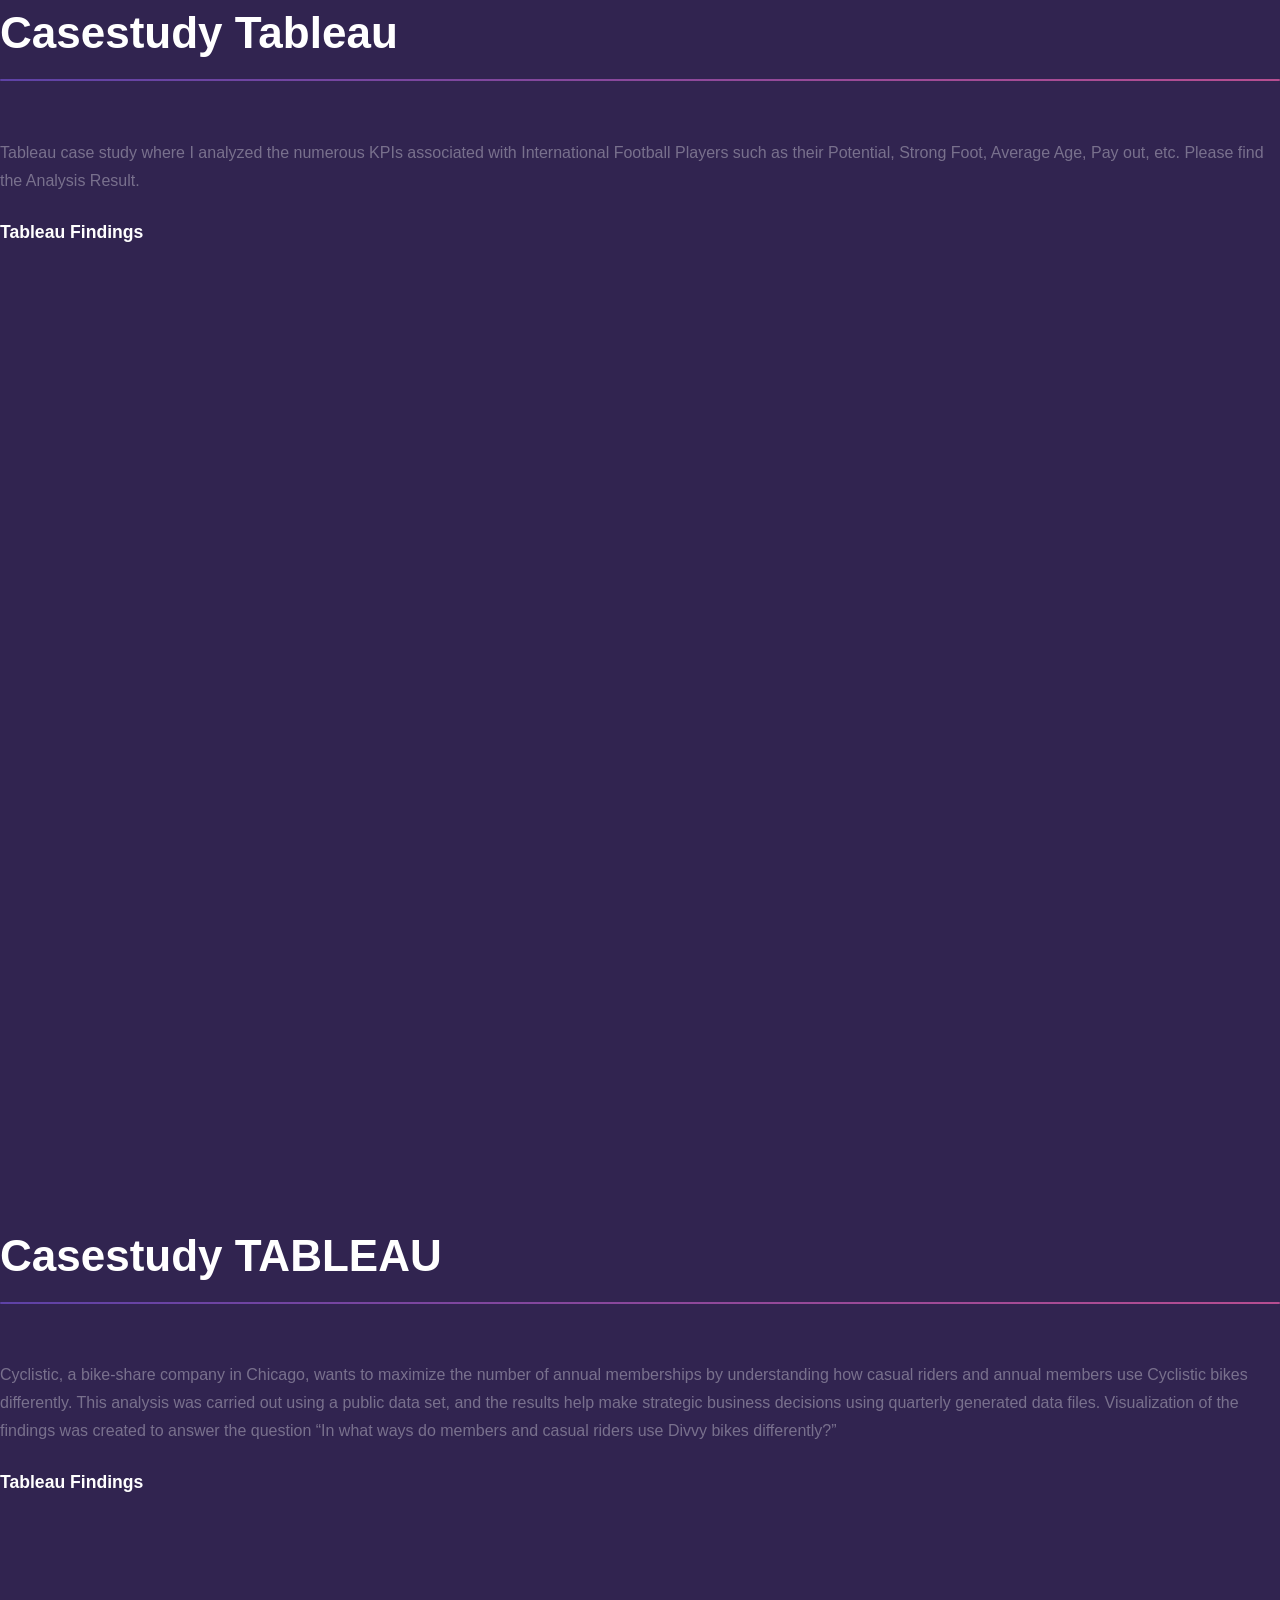
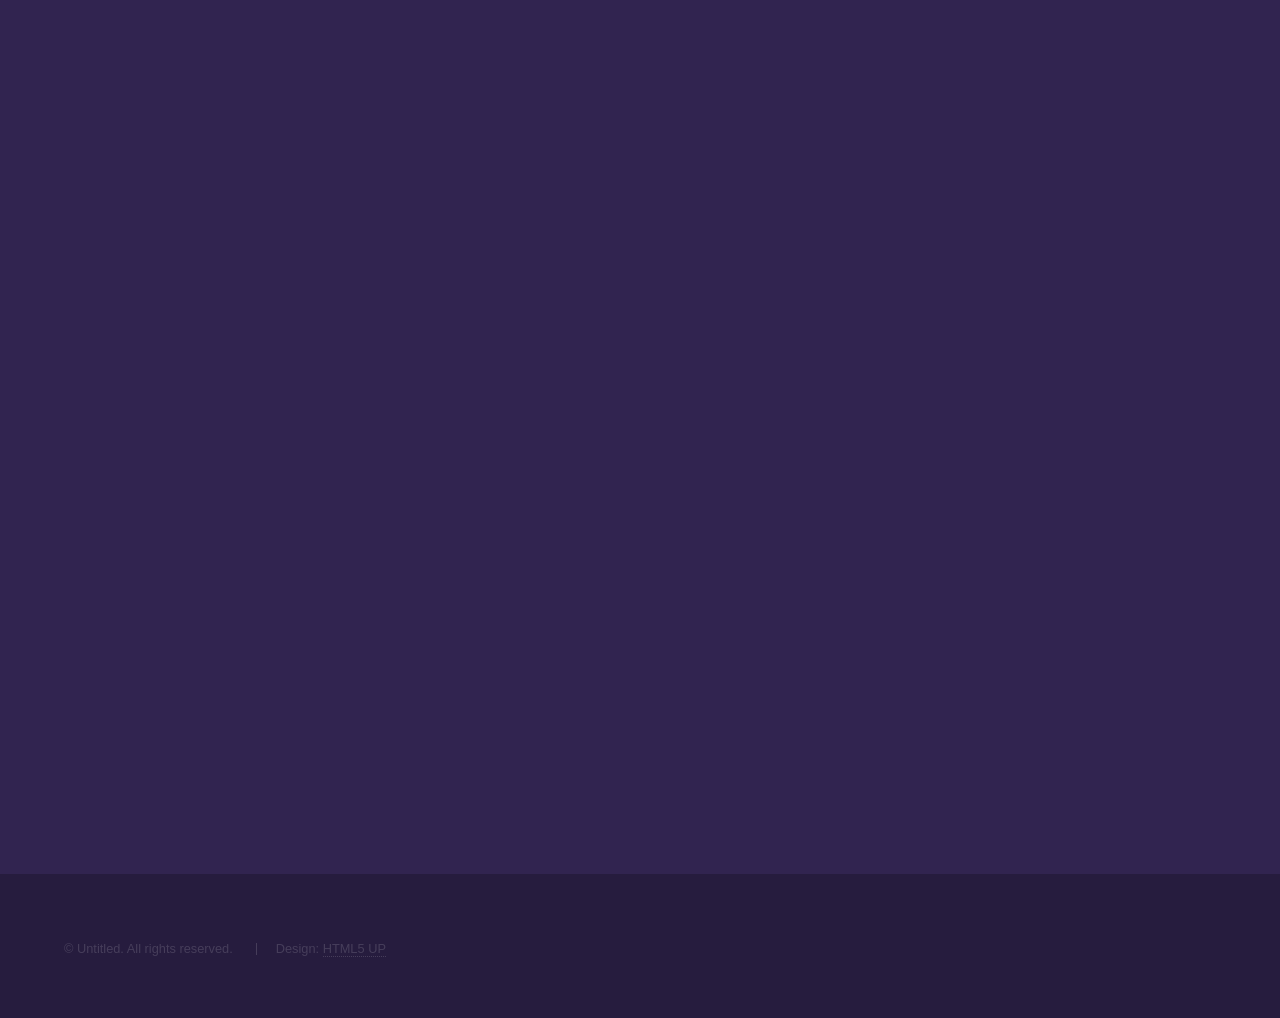
==== commit c8fea4dc: "Update Dashboards.html" ====
--- a/Dashboards.html
+++ b/Dashboards.html
@@ -28,7 +28,7 @@
                 <noscript>
                     <a href="#"><img alt=" " src="https://public.tableau.com/static/images/In/InterviewAssignment_16696891835150/DASHBOARD/1_rss.png" style="border: none;"></a>
                 </noscript>
-                <object class="tableauViz">
+                <object class="tableauViz" style="width: 100%; height: auto;">
                     <param name="host_url" value="https%3A%2F%2Fpublic.tableau.com%2F">
                     <param name="embed_code_version" value="3">
                     <param name="site_root" value="">
@@ -59,7 +59,7 @@
                 <noscript>
                     <a href="#"><img alt="Dashboard" src="https://public.tableau.com/static/images/Go/GoogleCapstone_16786891147770/Dashboard/1_rss.png" style="border: none;"></a>
                 </noscript>
-                <object class="tableauViz">
+                <object class="tableauViz" style="width: 100%; height: auto;">
                     <param name="host_url" value="https%3A%2F%2Fpublic.tableau.com%2F">
                     <param name="embed_code_version" value="3">
                     <param name="site_root" value="">
@@ -80,31 +80,26 @@
     </div>
 
     <script type="text/javascript">
-        function setupTableauViz(divId, minWidth, minHeight, maxHeightRatio) {
+        function setupTableauViz(divId) {
             var divElement = document.getElementById(divId);
             var vizElement = divElement.getElementsByTagName('object')[0];
-            if (divElement.offsetWidth > 800) {
-                vizElement.style.minWidth = minWidth + 'px';
-                vizElement.style.maxWidth = '100%';
-                vizElement.style.minHeight = minHeight + 'px';
-                vizElement.style.maxHeight = (divElement.offsetWidth * maxHeightRatio) + 'px';
-            } else if (divElement.offsetWidth > 500) {
-                vizElement.style.minWidth = minWidth + 'px';
-                vizElement.style.maxWidth = '100%';
-                vizElement.style.minHeight = '610px';
-                vizElement.style.maxHeight = (divElement.offsetWidth * maxHeightRatio) + 'px';
-            } else {
-                vizElement.style.width = '100%';
-                vizElement.style.minHeight = '1250px';
-                vizElement.style.maxHeight = (divElement.offsetWidth * 1.77) + 'px';
-            }
+            vizElement.style.width = '100%';
+            vizElement.style.height = divElement.offsetWidth * 0.75 + 'px';
+
             var scriptElement = document.createElement('script');
             scriptElement.src = 'https://public.tableau.com/javascripts/api/viz_v1.js';
             vizElement.parentNode.insertBefore(scriptElement, vizElement);
         }
 
-        setupTableauViz('viz1669692093488', 1620, 1610, 0.75);
-        setupTableauViz('viz1678689180987', 1620, 1610, 0.75);
+        window.onload = function() {
+            setupTableauViz('viz1669692093488');
+            setupTableauViz('viz1678689180987');
+        };
+
+        window.onresize = function() {
+            setupTableauViz('viz1669692093488');
+            setupTableauViz('viz1678689180987');
+        };
     </script>
 
     <!-- Footer -->
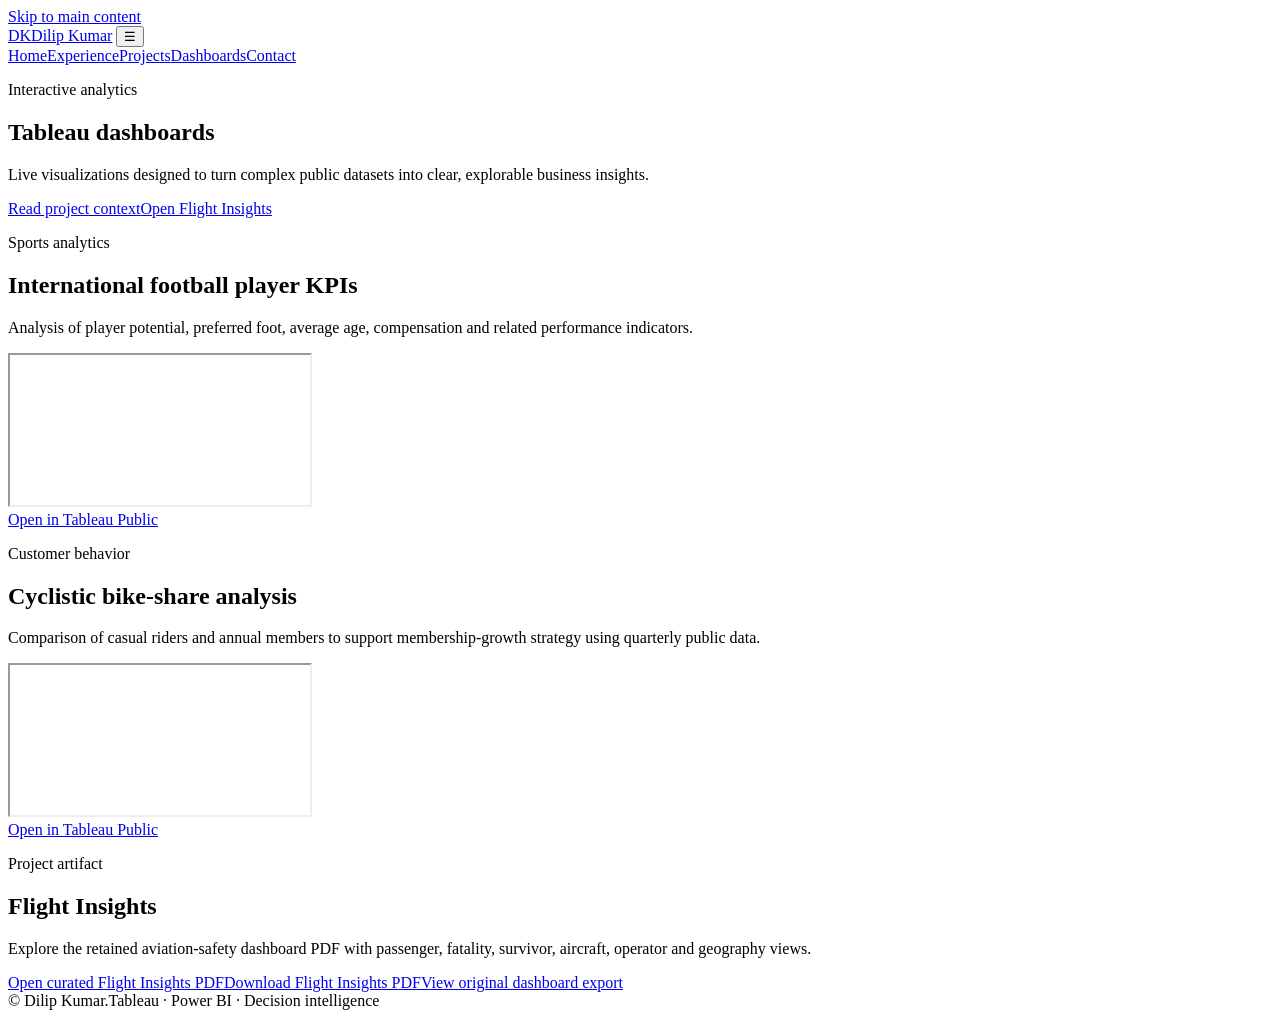
==== commit c259a523: "Add files via upload" ====
--- a/Dashboards.html
+++ b/Dashboards.html
@@ -1,124 +1,55 @@
-<!DOCTYPE HTML>
-<!--
-    Hyperspace by HTML5 UP
-    html5up.net | @ajlkn
-    Free for personal and commercial use under the CCA 3.0 license (html5up.net/license)
--->
+<!doctype html>
 <html lang="en">
 <head>
-    <meta charset="UTF-8">
-    <title>Tableau Sample Dashboards</title>
-    <meta name="viewport" content="width=device-width, initial-scale=1, user-scalable=no">
-    <link rel="stylesheet" href="assets/css/main.css">
-    <noscript><link rel="stylesheet" href="assets/css/noscript.css"></noscript>
+  <meta charset="utf-8">
+  <meta name="viewport" content="width=device-width, initial-scale=1">
+  <title>Interactive Dashboards | Dilip Kumar</title>
+  <meta name="description" content="Interactive Tableau dashboards by Dilip Kumar covering football player KPIs and Cyclistic bike-share customer behavior.">
+  <meta name="theme-color" content="#5e42a6">
+  <meta property="og:title" content="Interactive Dashboards | Dilip Kumar">
+  <meta property="og:description" content="Tableau case studies in sports analytics and customer behavior.">
+  <meta property="og:image" content="https://dilip1100.github.io/DilipSrinivasan/images/og.png">
+  <link rel="canonical" href="https://dilip1100.github.io/DilipSrinivasan/Dashboards.html">
+  <link rel="stylesheet" href="assets/css/main.css">
+  <link rel="stylesheet" href="assets/css/enterprise.css">
 </head>
-<body>
-    <div class="wrapper">
-        <header>
-            <h1 class="major">Casestudy Tableau</h1>
-            <p>
-                Tableau case study where I analyzed the numerous KPIs associated with International Football Players such as their Potential, Strong Foot,
-                Average Age, Pay out, etc. Please find the Analysis Result.
-            </p>
-        </header>
-
-        <section>
-            <h3>Tableau Findings</h3>
-            <div class="tableauPlaceholder" id="viz1669692093488">
-                <noscript>
-                    <a href="#"><img alt=" " src="https://public.tableau.com/static/images/In/InterviewAssignment_16696891835150/DASHBOARD/1_rss.png" style="border: none;"></a>
-                </noscript>
-                <object class="tableauViz" style="width: 100%; height: auto;">
-                    <param name="host_url" value="https%3A%2F%2Fpublic.tableau.com%2F">
-                    <param name="embed_code_version" value="3">
-                    <param name="site_root" value="">
-                    <param name="name" value="InterviewAssignment_16696891835150/DASHBOARD">
-                    <param name="tabs" value="yes">
-                    <param name="toolbar" value="yes">
-                    <param name="static_image" value="https://public.tableau.com/static/images/In/InterviewAssignment_16696891835150/DASHBOARD/1.png">
-                    <param name="animate_transition" value="yes">
-                    <param name="display_static_image" value="yes">
-                    <param name="display_spinner" value="yes">
-                    <param name="display_overlay" value="yes">
-                    <param name="display_count" value="yes">
-                    <param name="language" value="en-US">
-                </object>
-            </div>
-        </section>
-
-        <header>
-            <h1 class="major">Casestudy TABLEAU</h1>
-            <p>
-                Cyclistic, a bike-share company in Chicago, wants to maximize the number of annual memberships by understanding how casual riders and annual members use Cyclistic bikes differently. This analysis was carried out using a public data set, and the results help make strategic business decisions using quarterly generated data files. Visualization of the findings was created to answer the question “In what ways do members and casual riders use Divvy bikes differently?”
-            </p>
-        </header>
-
-        <section>
-            <h3>Tableau Findings</h3>
-            <div class="tableauPlaceholder" id="viz1678689180987">
-                <noscript>
-                    <a href="#"><img alt="Dashboard" src="https://public.tableau.com/static/images/Go/GoogleCapstone_16786891147770/Dashboard/1_rss.png" style="border: none;"></a>
-                </noscript>
-                <object class="tableauViz" style="width: 100%; height: auto;">
-                    <param name="host_url" value="https%3A%2F%2Fpublic.tableau.com%2F">
-                    <param name="embed_code_version" value="3">
-                    <param name="site_root" value="">
-                    <param name="name" value="GoogleCapstone_16786891147770/Dashboard">
-                    <param name="tabs" value="no">
-                    <param name="toolbar" value="yes">
-                    <param name="static_image" value="https://public.tableau.com/static/images/Go/GoogleCapstone_16786891147770/Dashboard/1.png">
-                    <param name="animate_transition" value="yes">
-                    <param name="display_static_image" value="yes">
-                    <param name="display_spinner" value="yes">
-                    <param name="display_overlay" value="yes">
-                    <param name="display_count" value="yes">
-                    <param name="language" value="en-US">
-                    <param name="filter" value="publish=yes">
-                </object>
-            </div>
-        </section>
+<body class="enterprise">
+  <a class="skip-link" href="#main">Skip to main content</a>
+  <header class="site-header">
+    <div class="nav-wrap">
+      <a class="brand" href="index.html" aria-label="Dilip Kumar home"><span class="brand-mark" aria-hidden="true">DK</span><span>Dilip Kumar</span></a>
+      <button class="nav-toggle" type="button" aria-expanded="false" aria-controls="site-navigation" aria-label="Open navigation">☰</button>
+      <nav class="site-nav" id="site-navigation" aria-label="Primary navigation">
+        <a href="index.html">Home</a><a href="experience.html">Experience</a><a href="Projects.html">Projects</a><a href="Dashboards.html" aria-current="page">Dashboards</a><a href="index.html#contact">Contact</a>
+      </nav>
     </div>
-
-    <script type="text/javascript">
-        function setupTableauViz(divId) {
-            var divElement = document.getElementById(divId);
-            var vizElement = divElement.getElementsByTagName('object')[0];
-            vizElement.style.width = '100%';
-            vizElement.style.height = divElement.offsetWidth * 0.75 + 'px';
-
-            var scriptElement = document.createElement('script');
-            scriptElement.src = 'https://public.tableau.com/javascripts/api/viz_v1.js';
-            vizElement.parentNode.insertBefore(scriptElement, vizElement);
-        }
-
-        window.onload = function() {
-            setupTableauViz('viz1669692093488');
-            setupTableauViz('viz1678689180987');
-        };
-
-        window.onresize = function() {
-            setupTableauViz('viz1669692093488');
-            setupTableauViz('viz1678689180987');
-        };
-    </script>
-
-    <!-- Footer -->
-    <footer id="footer" class="wrapper alt">
-        <div class="inner">
-            <ul class="menu">
-                <li>&copy; Untitled. All rights reserved.</li>
-                <li>Design: <a href="http://html5up.net">HTML5 UP</a></li>
-            </ul>
-        </div>
-    </footer>
-
-    <!-- Scripts -->
-    <script src="assets/js/jquery.min.js"></script>
-    <script src="assets/js/jquery.scrollex.min.js"></script>
-    <script src="assets/js/jquery.scrolly.min.js"></script>
-    <script src="assets/js/browser.min.js"></script>
-    <script src="assets/js/breakpoints.min.js"></script>
-    <script src="assets/js/util.js"></script>
-    <script src="assets/js/main.js"></script>
+  </header>
+  <main id="main">
+    <section class="page-hero">
+      <div class="container"><p class="eyebrow">Interactive analytics</p><h1>Tableau dashboards</h1><p class="lede">Live visualizations designed to turn complex public datasets into clear, explorable business insights.</p><div class="hero-actions"><a class="button enterprise-button primary" href="Projects.html">Read project context</a><a class="button enterprise-button" href="documents/Flight-Insights.pdf">Open Flight Insights</a></div></div>
+    </section>
+    <section class="section">
+      <div class="container">
+        <div class="section-head"><p class="eyebrow">Sports analytics</p><h2>International football player KPIs</h2><p>Analysis of player potential, preferred foot, average age, compensation and related performance indicators.</p></div>
+        <iframe class="dashboard-frame" title="Interactive Tableau dashboard analyzing international football player KPIs" loading="lazy" src="https://public.tableau.com/views/InterviewAssignment_16696891835150/DASHBOARD?:showVizHome=no&amp;:embed=true&amp;:tabs=yes&amp;:toolbar=yes"></iframe>
+        <div class="card-actions"><a class="button enterprise-button" href="https://public.tableau.com/views/InterviewAssignment_16696891835150/DASHBOARD" rel="noopener noreferrer">Open in Tableau Public</a></div>
+      </div>
+    </section>
+    <section class="section alt">
+      <div class="container">
+        <div class="section-head"><p class="eyebrow">Customer behavior</p><h2>Cyclistic bike-share analysis</h2><p>Comparison of casual riders and annual members to support membership-growth strategy using quarterly public data.</p></div>
+        <iframe class="dashboard-frame" title="Interactive Tableau dashboard comparing Cyclistic casual riders and annual members" loading="lazy" src="https://public.tableau.com/views/GoogleCapstone_16786891147770/Dashboard?:showVizHome=no&amp;:embed=true&amp;:tabs=no&amp;:toolbar=yes"></iframe>
+        <div class="card-actions"><a class="button enterprise-button" href="https://public.tableau.com/views/GoogleCapstone_16786891147770/Dashboard" rel="noopener noreferrer">Open in Tableau Public</a></div>
+      </div>
+    </section>
+    <section class="section">
+      <div class="container contact-panel">
+        <div><p class="eyebrow">Project artifact</p><h2>Flight Insights</h2><p>Explore the retained aviation-safety dashboard PDF with passenger, fatality, survivor, aircraft, operator and geography views.</p></div>
+        <div class="contact-links"><a href="documents/Flight-Insights.pdf">Open curated Flight Insights PDF</a><a href="documents/Flight-Insights.pdf" download>Download Flight Insights PDF</a><a href="documents/Flight-Insights-Original.pdf">View original dashboard export</a></div>
+      </div>
+    </section>
+  </main>
+  <footer class="site-footer"><div class="container footer-wrap"><span>© <span data-year></span> Dilip Kumar.</span><span>Tableau · Power BI · Decision intelligence</span></div></footer>
+  <script src="assets/js/enterprise.js" defer></script>
 </body>
 </html>
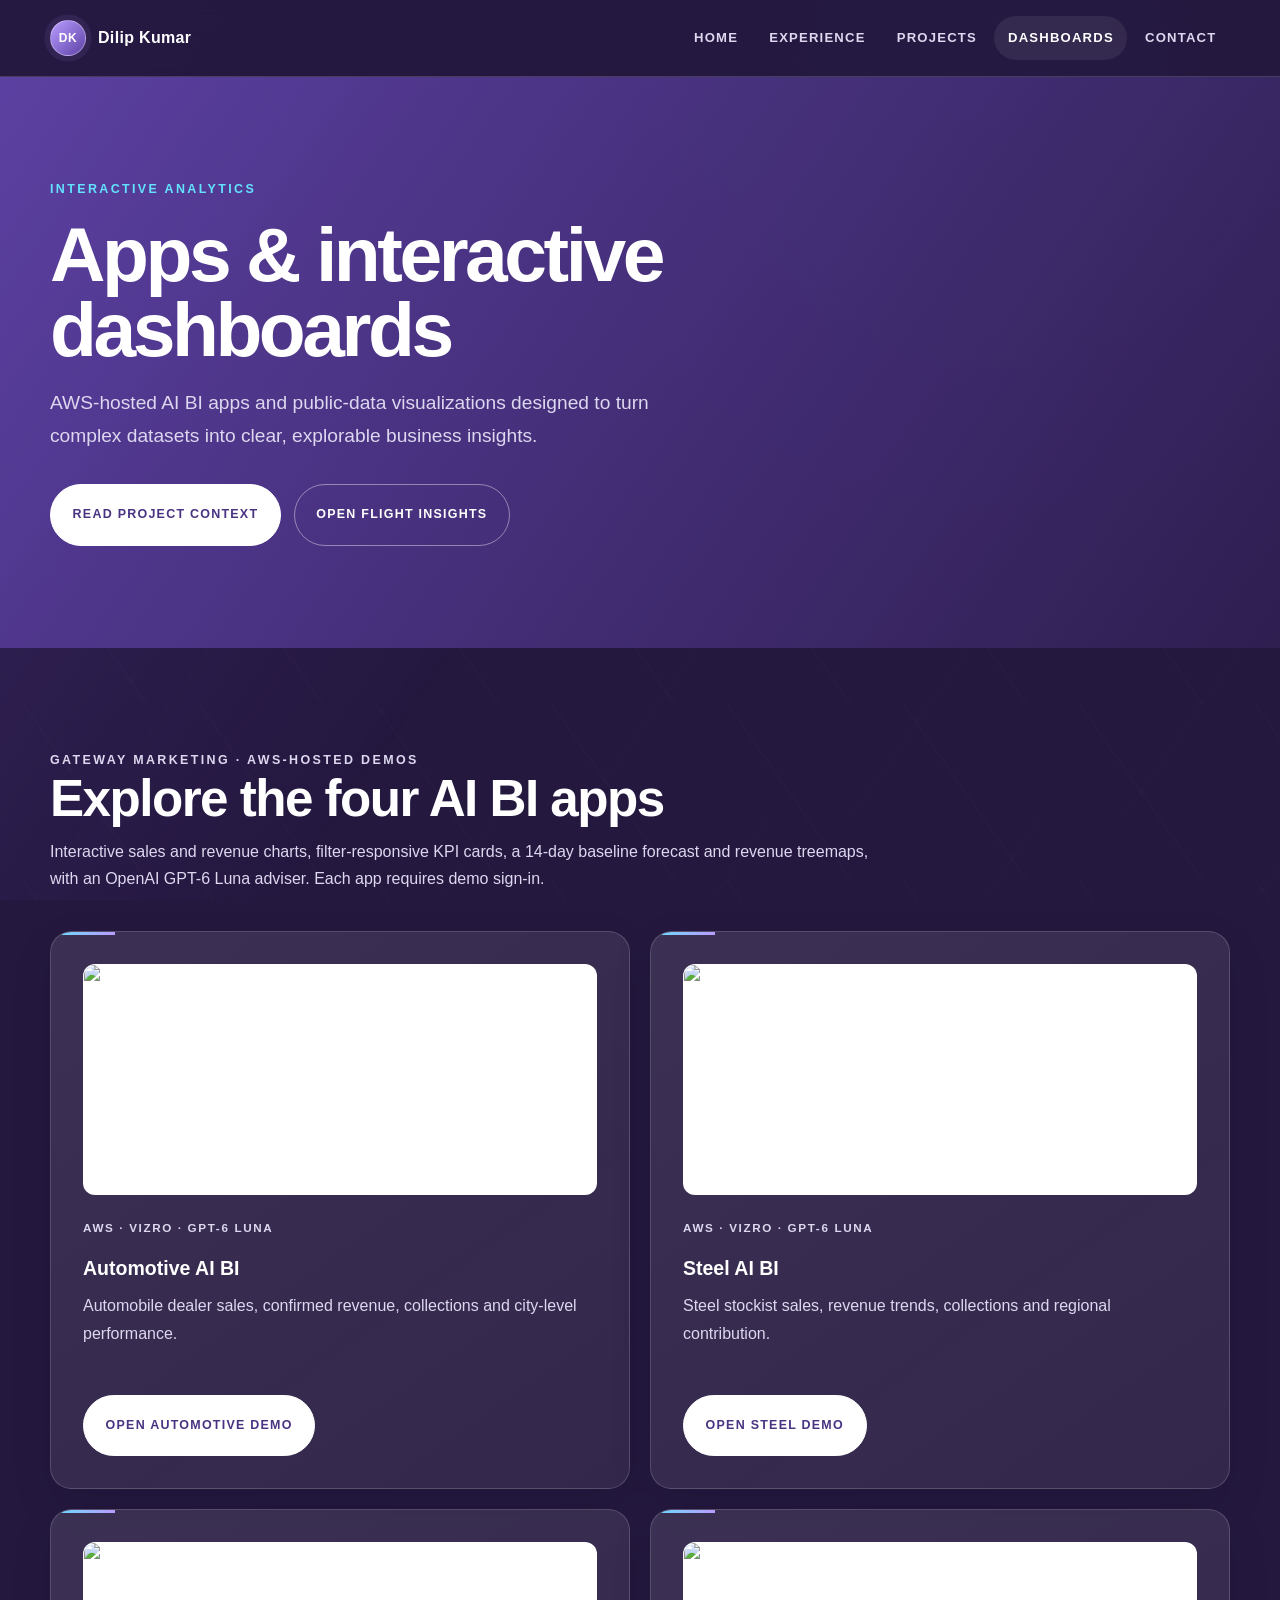
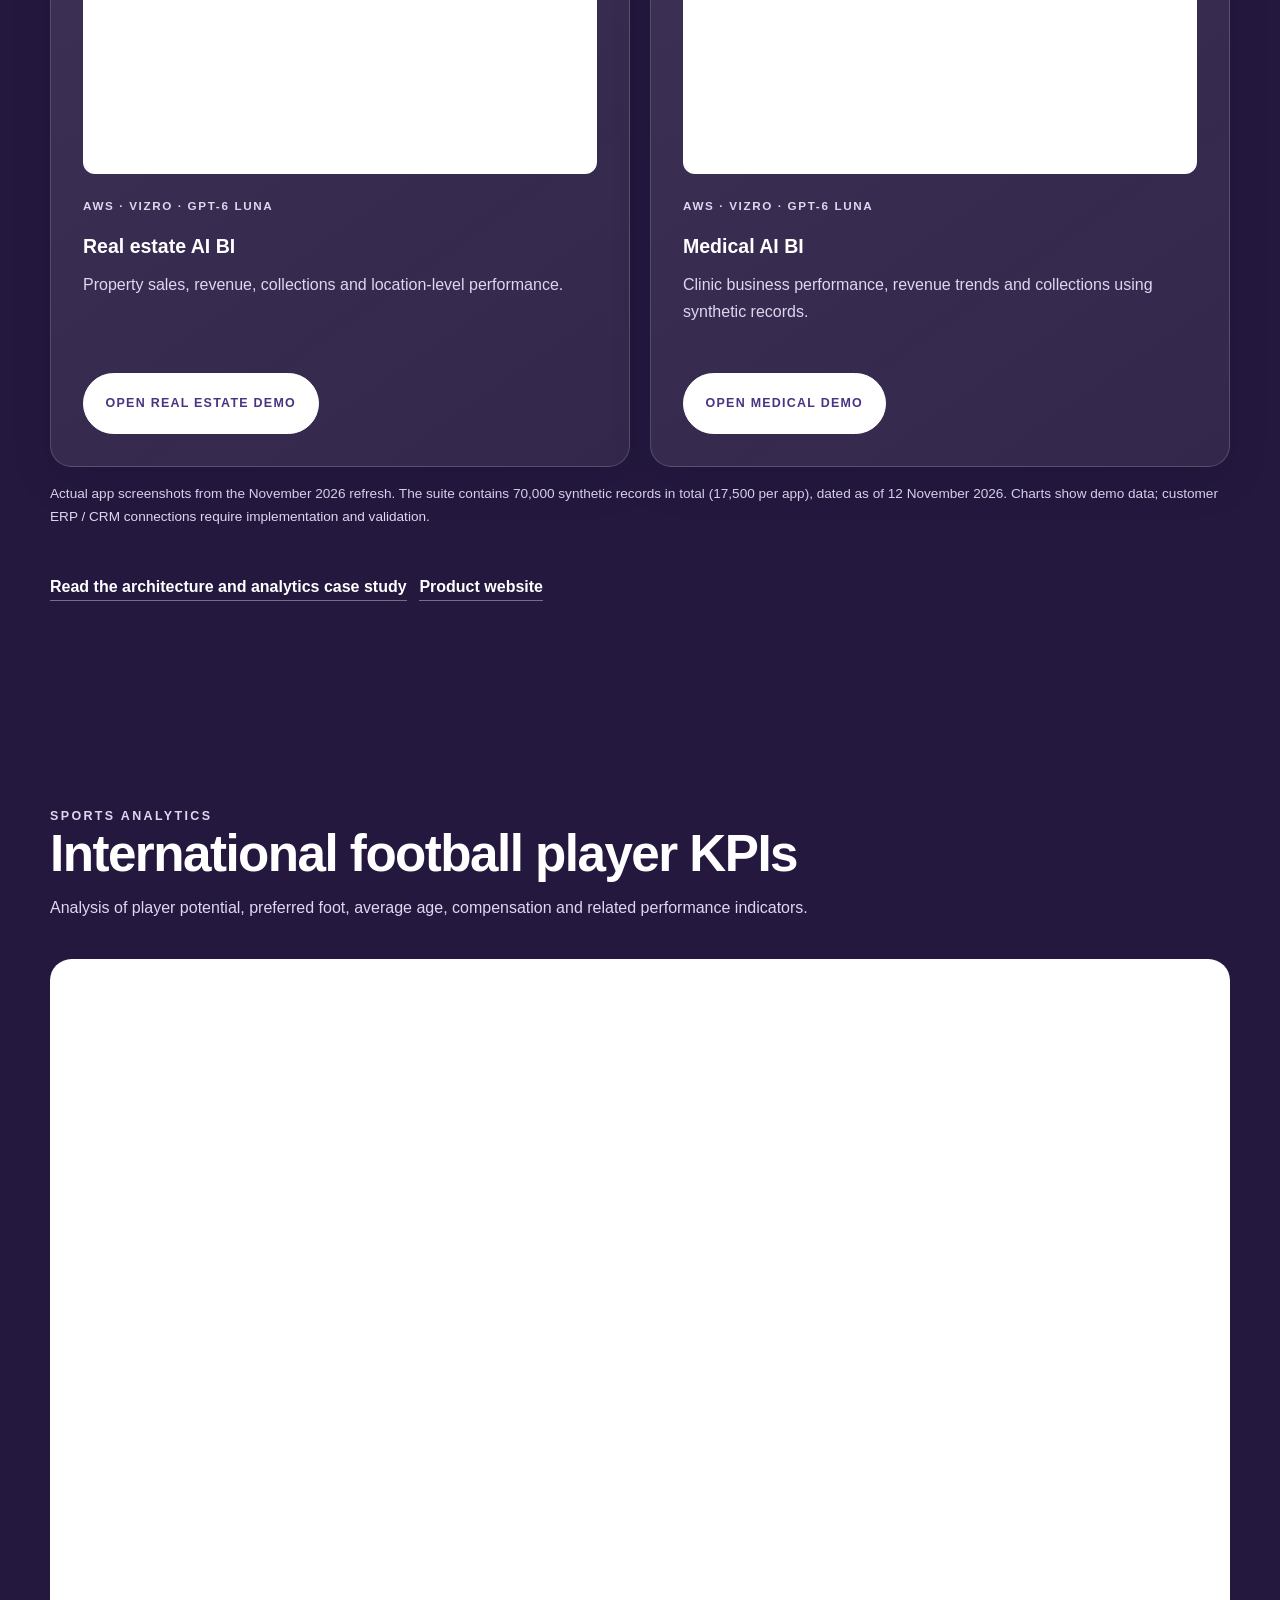
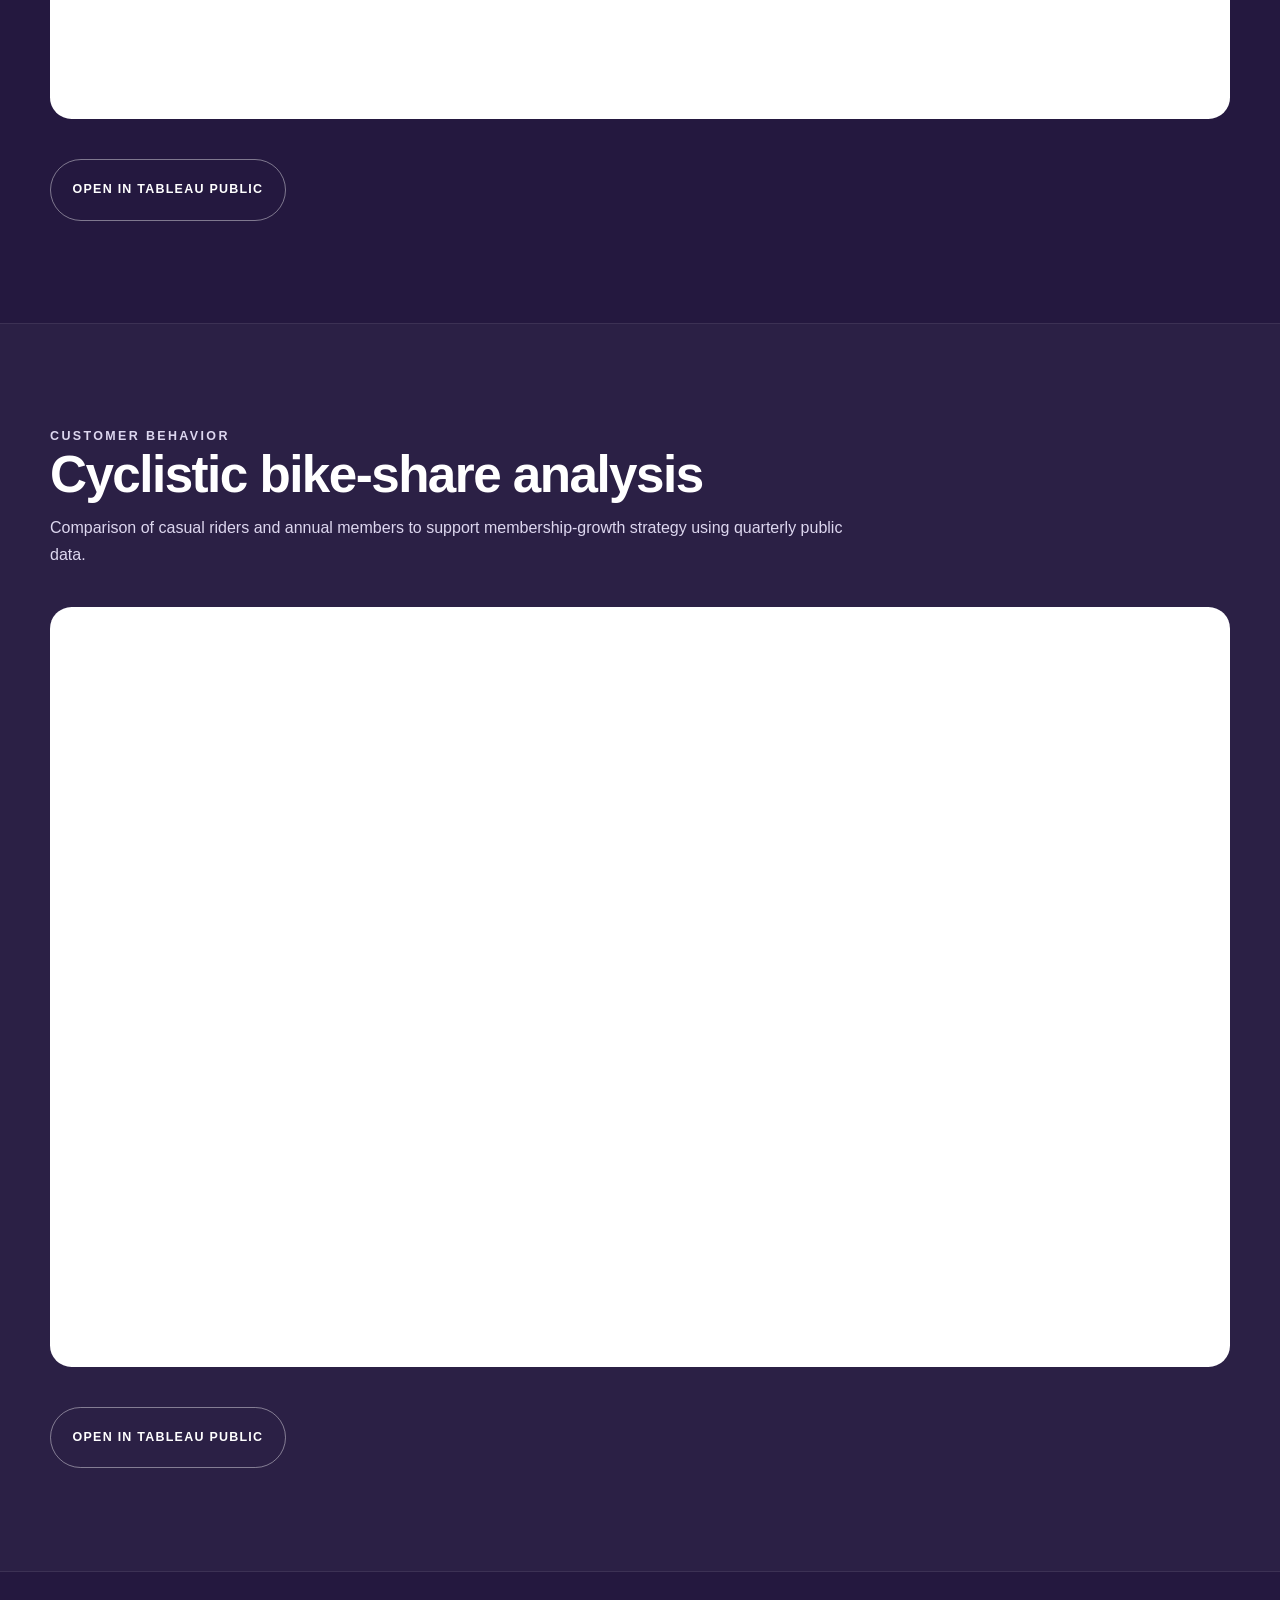
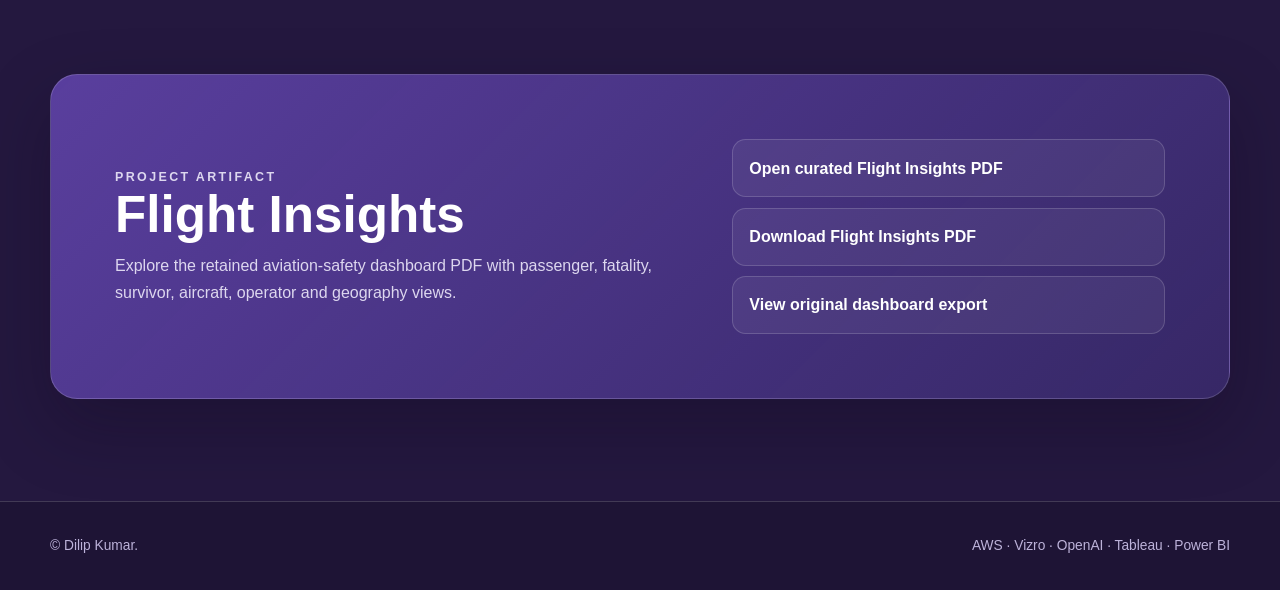
==== commit dd297744: "Showcase four AWS apps with current Vizro dashboard screenshots Add automotive, steel, real estate a" ====
--- a/Dashboards.html
+++ b/Dashboards.html
@@ -4,10 +4,10 @@
   <meta charset="utf-8">
   <meta name="viewport" content="width=device-width, initial-scale=1">
   <title>Interactive Dashboards | Dilip Kumar</title>
-  <meta name="description" content="Interactive Tableau dashboards by Dilip Kumar covering football player KPIs and Cyclistic bike-share customer behavior.">
+  <meta name="description" content="Four AWS-hosted AI BI apps with Vizro analytics and GPT-6 Luna, plus Tableau dashboards by Dilip Kumar.">
   <meta name="theme-color" content="#5e42a6">
   <meta property="og:title" content="Interactive Dashboards | Dilip Kumar">
-  <meta property="og:description" content="Tableau case studies in sports analytics and customer behavior.">
+  <meta property="og:description" content="AWS AI BI demos, Vizro analytics, GPT-6 Luna and Tableau case studies.">
   <meta property="og:image" content="https://dilip1100.github.io/DilipSrinivasan/images/og.png">
   <link rel="canonical" href="https://dilip1100.github.io/DilipSrinivasan/Dashboards.html">
   <link rel="stylesheet" href="assets/css/main.css">
@@ -26,7 +26,20 @@
   </header>
   <main id="main">
     <section class="page-hero">
-      <div class="container"><p class="eyebrow">Interactive analytics</p><h1>Tableau dashboards</h1><p class="lede">Live visualizations designed to turn complex public datasets into clear, explorable business insights.</p><div class="hero-actions"><a class="button enterprise-button primary" href="Projects.html">Read project context</a><a class="button enterprise-button" href="documents/Flight-Insights.pdf">Open Flight Insights</a></div></div>
+      <div class="container"><p class="eyebrow">Interactive analytics</p><h1>Apps &amp; interactive dashboards</h1><p class="lede">AWS-hosted AI BI apps and public-data visualizations designed to turn complex datasets into clear, explorable business insights.</p><div class="hero-actions"><a class="button enterprise-button primary" href="Projects.html">Read project context</a><a class="button enterprise-button" href="documents/Flight-Insights.pdf">Open Flight Insights</a></div></div>
+    </section>
+    <section class="section" id="aws-apps">
+      <div class="container">
+        <div class="section-head"><p class="eyebrow">Gateway Marketing · AWS-hosted demos</p><h2>Explore the four AI BI apps</h2><p>Interactive sales and revenue charts, filter-responsive KPI cards, a 14-day baseline forecast and revenue treemaps, with an OpenAI GPT-6 Luna adviser. Each app requires demo sign-in.</p></div>
+        <div class="grid two">
+          <article class="card project-card app-card"><a class="app-image-link" href="https://d373yfw2mwiyge.cloudfront.net/" target="_blank" rel="noopener noreferrer" aria-label="Open automotive demo in a new tab"><img class="app-shot" src="https://dilip1100.github.io/AI-BusinessIntelligenceApp/assets/current-automotive-dashboard.jpg" width="1024" height="461" loading="lazy" alt="Automotive AI BI dashboard screenshot showing synthetic business data"></a><p class="project-label">AWS · Vizro · GPT-6 Luna</p><h3>Automotive AI BI</h3><p>Automobile dealer sales, confirmed revenue, collections and city-level performance.</p><div class="card-actions"><a class="button enterprise-button primary" href="https://d373yfw2mwiyge.cloudfront.net/" target="_blank" rel="noopener noreferrer">Open automotive demo</a></div></article>
+          <article class="card project-card app-card"><a class="app-image-link" href="https://d2ms0uuvtltgjl.cloudfront.net/" target="_blank" rel="noopener noreferrer" aria-label="Open steel demo in a new tab"><img class="app-shot" src="https://dilip1100.github.io/AI-BusinessIntelligenceApp/assets/current-steel-dashboard.jpg" width="1024" height="461" loading="lazy" alt="Steel AI BI dashboard screenshot showing synthetic business data"></a><p class="project-label">AWS · Vizro · GPT-6 Luna</p><h3>Steel AI BI</h3><p>Steel stockist sales, revenue trends, collections and regional contribution.</p><div class="card-actions"><a class="button enterprise-button primary" href="https://d2ms0uuvtltgjl.cloudfront.net/" target="_blank" rel="noopener noreferrer">Open steel demo</a></div></article>
+          <article class="card project-card app-card"><a class="app-image-link" href="https://d2isowwetwjwte.cloudfront.net/" target="_blank" rel="noopener noreferrer" aria-label="Open real estate demo in a new tab"><img class="app-shot" src="https://dilip1100.github.io/AI-BusinessIntelligenceApp/assets/current-realestate-dashboard.jpg" width="1024" height="461" loading="lazy" alt="Real estate AI BI dashboard screenshot showing synthetic business data"></a><p class="project-label">AWS · Vizro · GPT-6 Luna</p><h3>Real estate AI BI</h3><p>Property sales, revenue, collections and location-level performance.</p><div class="card-actions"><a class="button enterprise-button primary" href="https://d2isowwetwjwte.cloudfront.net/" target="_blank" rel="noopener noreferrer">Open real estate demo</a></div></article>
+          <article class="card project-card app-card"><a class="app-image-link" href="https://d1phv88yjex4ar.cloudfront.net/" target="_blank" rel="noopener noreferrer" aria-label="Open medical demo in a new tab"><img class="app-shot" src="https://dilip1100.github.io/AI-BusinessIntelligenceApp/assets/current-medical-dashboard.jpg" width="1024" height="461" loading="lazy" alt="Medical AI BI dashboard screenshot showing synthetic business data"></a><p class="project-label">AWS · Vizro · GPT-6 Luna</p><h3>Medical AI BI</h3><p>Clinic business performance, revenue trends and collections using synthetic records.</p><div class="card-actions"><a class="button enterprise-button primary" href="https://d1phv88yjex4ar.cloudfront.net/" target="_blank" rel="noopener noreferrer">Open medical demo</a></div></article>
+        </div>
+        <p class="app-note">Actual app screenshots from the November 2026 refresh. The suite contains 70,000 synthetic records in total (17,500 per app), dated as of 12 November 2026. Charts show demo data; customer ERP / CRM connections require implementation and validation.</p>
+        <div class="card-actions"><a class="card-link" href="Projects.html#gateway-ai-bi">Read the architecture and analytics case study</a><a class="card-link" href="https://dilip1100.github.io/AI-BusinessIntelligenceApp/" rel="noopener noreferrer">Product website</a></div>
+      </div>
     </section>
     <section class="section">
       <div class="container">
@@ -49,7 +62,7 @@
       </div>
     </section>
   </main>
-  <footer class="site-footer"><div class="container footer-wrap"><span>© <span data-year></span> Dilip Kumar.</span><span>Tableau · Power BI · Decision intelligence</span></div></footer>
+  <footer class="site-footer"><div class="container footer-wrap"><span>© <span data-year></span> Dilip Kumar.</span><span>AWS · Vizro · OpenAI · Tableau · Power BI</span></div></footer>
   <script src="assets/js/enterprise.js" defer></script>
 </body>
 </html>
--- a/assets/css/enterprise.css
+++ b/assets/css/enterprise.css
@@ -0,0 +1,802 @@
+:root {
+  --ink: #ffffff;
+  --muted: #ddd7ef;
+  --subtle: #bdb3da;
+  --night: #24183f;
+  --night-2: #2b1e4a;
+  --purple: #5e42a6;
+  --purple-2: #493382;
+  --indigo: #3c3f93;
+  --accent: #b99cff;
+  --cyan: #63e3ff;
+  --line: rgba(255, 255, 255, 0.16);
+  --panel: rgba(255, 255, 255, 0.07);
+  --panel-strong: rgba(255, 255, 255, 0.11);
+  --shadow: 0 28px 70px rgba(15, 8, 31, 0.3);
+  --radius: 1.35rem;
+  --max: 1180px;
+}
+
+* {
+  box-sizing: border-box;
+}
+
+html {
+  scroll-behavior: smooth;
+  scroll-padding-top: 5rem;
+}
+
+body.enterprise {
+  margin: 0;
+  background: var(--night);
+  color: var(--ink);
+  font-family: Arial, Helvetica, sans-serif;
+  font-size: 1rem;
+  line-height: 1.7;
+}
+
+body.enterprise::before {
+  content: "";
+  position: fixed;
+  inset: 0;
+  z-index: -2;
+  pointer-events: none;
+  background:
+    radial-gradient(circle at 78% 8%, rgba(99, 227, 255, 0.1), transparent 29rem),
+    linear-gradient(125deg, rgba(94, 66, 166, 0.3), transparent 48%);
+}
+
+body.enterprise::after {
+  content: "";
+  position: fixed;
+  inset: 0;
+  z-index: -1;
+  opacity: 0.14;
+  pointer-events: none;
+  background-image:
+    linear-gradient(55deg, transparent 48%, rgba(255,255,255,.12) 49%, transparent 50%),
+    linear-gradient(125deg, transparent 48%, rgba(255,255,255,.08) 49%, transparent 50%);
+  background-size: 11rem 11rem, 17rem 17rem;
+}
+
+a {
+  color: inherit;
+}
+
+img,
+iframe,
+object {
+  max-width: 100%;
+}
+
+.skip-link {
+  position: fixed;
+  z-index: 999;
+  top: 0.75rem;
+  left: 0.75rem;
+  padding: 0.7rem 1rem;
+  color: var(--night);
+  background: #fff;
+  border-radius: 0.45rem;
+  transform: translateY(-150%);
+}
+
+.skip-link:focus {
+  transform: translateY(0);
+}
+
+.site-header {
+  position: sticky;
+  top: 0;
+  z-index: 100;
+  border-bottom: 1px solid var(--line);
+  background: rgba(36, 24, 63, 0.92);
+  backdrop-filter: blur(16px);
+}
+
+.nav-wrap {
+  width: min(calc(100% - 2rem), var(--max));
+  min-height: 4.75rem;
+  margin: 0 auto;
+  display: flex;
+  align-items: center;
+  justify-content: space-between;
+  gap: 2rem;
+}
+
+.brand {
+  display: inline-flex;
+  align-items: center;
+  gap: 0.75rem;
+  border: 0;
+  font-weight: 800;
+  letter-spacing: 0.02em;
+  text-decoration: none;
+}
+
+.brand-mark {
+  display: grid;
+  width: 2.25rem;
+  height: 2.25rem;
+  place-items: center;
+  border: 1px solid rgba(255, 255, 255, 0.32);
+  border-radius: 50%;
+  background: linear-gradient(135deg, var(--accent), var(--purple));
+  box-shadow: 0 0 0 0.35rem rgba(185, 156, 255, 0.09);
+  font-size: 0.75rem;
+  letter-spacing: 0.04em;
+}
+
+.site-nav {
+  display: flex;
+  align-items: center;
+  gap: 0.25rem;
+}
+
+.site-nav a {
+  padding: 0.65rem 0.85rem;
+  border: 0;
+  color: var(--muted);
+  font-size: 0.82rem;
+  font-weight: 800;
+  letter-spacing: 0.09em;
+  text-decoration: none;
+  text-transform: uppercase;
+}
+
+.site-nav a:hover,
+.site-nav a:focus-visible,
+.site-nav a[aria-current="page"] {
+  color: #fff;
+  background: rgba(255, 255, 255, 0.07);
+  border-radius: 999px;
+}
+
+.nav-toggle {
+  display: none;
+  min-width: 2.75rem;
+  min-height: 2.75rem;
+  padding: 0;
+  border: 1px solid var(--line);
+  border-radius: 50%;
+  color: #fff;
+  background: transparent;
+  font-size: 1.15rem;
+}
+
+.container {
+  width: min(calc(100% - 2.5rem), var(--max));
+  margin-inline: auto;
+}
+
+.hero {
+  min-height: calc(100vh - 4.75rem);
+  display: grid;
+  align-items: center;
+  overflow: hidden;
+  background:
+    linear-gradient(110deg, rgba(94, 66, 166, 0.96), rgba(58, 38, 99, 0.94)),
+    url("../../assets/css/images/intro.svg") center/cover;
+}
+
+.hero-grid {
+  display: grid;
+  grid-template-columns: minmax(0, 1.25fr) minmax(18rem, 0.75fr);
+  gap: clamp(2.5rem, 7vw, 7rem);
+  align-items: center;
+  padding-block: clamp(4.5rem, 9vw, 8rem);
+}
+
+.eyebrow {
+  margin: 0 0 1rem;
+  color: var(--cyan);
+  font-size: 0.78rem;
+  font-weight: 900;
+  letter-spacing: 0.19em;
+  text-transform: uppercase;
+}
+
+.hero h1,
+.page-hero h1 {
+  max-width: 18ch;
+  margin: 0;
+  color: #fff;
+  font-size: clamp(2.7rem, 6vw, 5.65rem);
+  line-height: 0.98;
+  letter-spacing: -0.045em;
+}
+
+.hero .role {
+  margin: 1.35rem 0 0.75rem;
+  color: #fff;
+  font-size: clamp(1.25rem, 2vw, 1.7rem);
+  font-weight: 700;
+}
+
+.hero .lede,
+.page-hero .lede {
+  max-width: 62ch;
+  margin: 0;
+  color: var(--muted);
+  font-size: clamp(1.04rem, 1.5vw, 1.2rem);
+}
+
+.hero-actions,
+.card-actions {
+  display: flex;
+  flex-wrap: wrap;
+  gap: 0.8rem;
+  margin-top: 2rem;
+}
+
+.button.enterprise-button {
+  min-height: 3rem;
+  display: inline-flex;
+  align-items: center;
+  justify-content: center;
+  padding: 0 1.35rem;
+  border: 1px solid rgba(255, 255, 255, 0.42) !important;
+  border-radius: 999px;
+  color: #fff !important;
+  background: transparent;
+  box-shadow: none;
+  font-size: 0.78rem;
+  font-weight: 900;
+  letter-spacing: 0.1em;
+  text-decoration: none;
+  text-transform: uppercase;
+}
+
+.button.enterprise-button.primary {
+  border-color: #fff !important;
+  color: var(--purple-2) !important;
+  background: #fff;
+}
+
+.button.enterprise-button:hover,
+.button.enterprise-button:focus-visible {
+  transform: translateY(-2px);
+  box-shadow: 0 10px 28px rgba(12, 6, 28, 0.22);
+}
+
+.portrait-wrap {
+  position: relative;
+  justify-self: end;
+}
+
+.portrait-wrap::before {
+  content: "";
+  position: absolute;
+  inset: -1.1rem;
+  border: 1px solid rgba(255,255,255,.22);
+  border-radius: 50%;
+  transform: rotate(3deg);
+}
+
+.portrait-wrap::after {
+  content: "";
+  position: absolute;
+  z-index: -1;
+  inset: 10% -18% -12% 20%;
+  border-radius: 50%;
+  background: rgba(99, 227, 255, 0.25);
+  filter: blur(55px);
+}
+
+.portrait {
+  display: block;
+  width: min(29rem, 36vw);
+  height: auto;
+  border: 0.4rem solid rgba(255, 255, 255, 0.14);
+  border-radius: 50%;
+  box-shadow: var(--shadow);
+}
+
+.availability {
+  position: absolute;
+  right: -1rem;
+  bottom: 1.5rem;
+  display: inline-flex;
+  align-items: center;
+  gap: 0.55rem;
+  padding: 0.65rem 0.9rem;
+  border: 1px solid rgba(255,255,255,.22);
+  border-radius: 999px;
+  background: rgba(36, 24, 63, 0.9);
+  color: #fff;
+  font-size: 0.75rem;
+  font-weight: 800;
+  box-shadow: var(--shadow);
+}
+
+.availability::before {
+  content: "";
+  width: 0.55rem;
+  height: 0.55rem;
+  border-radius: 50%;
+  background: #6bf0b4;
+  box-shadow: 0 0 0 0.25rem rgba(107, 240, 180, 0.12);
+}
+
+.trust-bar {
+  background: rgba(24, 15, 45, 0.72);
+  border-block: 1px solid var(--line);
+}
+
+.trust-grid {
+  display: grid;
+  grid-template-columns: repeat(4, 1fr);
+}
+
+.trust-item {
+  padding: 1.5rem 1.25rem;
+  border-right: 1px solid var(--line);
+}
+
+.trust-item:last-child {
+  border-right: 0;
+}
+
+.trust-value {
+  display: block;
+  color: #fff;
+  font-size: 1.55rem;
+  font-weight: 800;
+}
+
+.trust-label {
+  color: var(--subtle);
+  font-size: 0.82rem;
+}
+
+.section {
+  padding-block: clamp(4.5rem, 8vw, 7.5rem);
+}
+
+.section.alt {
+  background: rgba(255, 255, 255, 0.035);
+  border-block: 1px solid rgba(255,255,255,.08);
+}
+
+.section-head {
+  max-width: 52rem;
+  margin-bottom: 2.4rem;
+}
+
+.section-head h2 {
+  margin: 0 0 0.8rem;
+  color: #fff;
+  font-size: clamp(2rem, 4vw, 3.25rem);
+  line-height: 1.05;
+  letter-spacing: -0.03em;
+}
+
+.section-head p {
+  margin: 0;
+  color: var(--muted);
+}
+
+.grid {
+  display: grid;
+  gap: 1.25rem;
+}
+
+.grid.three {
+  grid-template-columns: repeat(3, minmax(0, 1fr));
+}
+
+.grid.two {
+  grid-template-columns: repeat(2, minmax(0, 1fr));
+}
+
+.card {
+  position: relative;
+  overflow: hidden;
+  padding: clamp(1.4rem, 3vw, 2rem);
+  border: 1px solid var(--line);
+  border-radius: var(--radius);
+  background: linear-gradient(145deg, var(--panel-strong), var(--panel));
+  box-shadow: 0 16px 40px rgba(15, 8, 31, 0.12);
+}
+
+.card::before {
+  content: "";
+  position: absolute;
+  top: 0;
+  left: 0;
+  width: 4rem;
+  height: 0.2rem;
+  background: linear-gradient(90deg, var(--cyan), var(--accent));
+}
+
+.card h3 {
+  margin: 0 0 0.6rem;
+  color: #fff;
+  font-size: 1.22rem;
+}
+
+.card p,
+.card li {
+  color: var(--muted);
+}
+
+.card p:last-child {
+  margin-bottom: 0;
+}
+
+.card-link {
+  display: inline-block;
+  margin-top: 0.8rem;
+  border-bottom: 1px solid rgba(255,255,255,.38);
+  color: #fff;
+  font-weight: 800;
+  text-decoration: none;
+}
+
+.skill-tags {
+  display: flex;
+  flex-wrap: wrap;
+  gap: 0.5rem;
+  margin-top: 1rem;
+}
+
+.tag {
+  padding: 0.35rem 0.7rem;
+  border: 1px solid rgba(255,255,255,.16);
+  border-radius: 999px;
+  color: var(--muted);
+  background: rgba(255,255,255,.055);
+  font-size: 0.76rem;
+  font-weight: 700;
+}
+
+.project-card {
+  min-height: 20rem;
+  display: flex;
+  flex-direction: column;
+}
+
+.project-card .card-actions {
+  margin-top: auto;
+}
+
+.project-label {
+  margin-bottom: 1rem;
+  color: var(--cyan);
+  font-size: 0.73rem;
+  font-weight: 900;
+  letter-spacing: 0.14em;
+  text-transform: uppercase;
+}
+
+.details-list {
+  display: grid;
+  gap: 0.85rem;
+}
+
+.details-list details {
+  border: 1px solid var(--line);
+  border-radius: 1rem;
+  background: rgba(255,255,255,.04);
+}
+
+.details-list summary {
+  padding: 1rem 1.25rem;
+  color: #fff;
+  cursor: pointer;
+  font-weight: 800;
+}
+
+.details-list details p {
+  margin: 0;
+  padding: 0 1.25rem 1.25rem;
+  color: var(--muted);
+}
+
+.page-hero {
+  padding-block: clamp(4.5rem, 8vw, 7.5rem);
+  background: linear-gradient(125deg, rgba(94,66,166,.94), rgba(47,31,82,.94));
+}
+
+.page-hero h1 {
+  margin-bottom: 1.25rem;
+  font-size: clamp(2.8rem, 6vw, 5rem);
+}
+
+.timeline {
+  position: relative;
+  display: grid;
+  gap: 1.2rem;
+}
+
+.timeline::before {
+  content: "";
+  position: absolute;
+  top: 0;
+  bottom: 0;
+  left: 1.1rem;
+  width: 1px;
+  background: linear-gradient(var(--cyan), rgba(185,156,255,.15));
+}
+
+.role-card {
+  position: relative;
+  margin-left: 3.1rem;
+}
+
+.role-card::before {
+  content: "";
+  position: absolute;
+  top: 1.8rem;
+  left: -2.45rem;
+  width: 0.7rem;
+  height: 0.7rem;
+  border: 0.2rem solid var(--night);
+  border-radius: 50%;
+  background: var(--cyan);
+  box-shadow: 0 0 0 0.3rem rgba(99,227,255,.12);
+}
+
+.role-meta {
+  display: flex;
+  flex-wrap: wrap;
+  justify-content: space-between;
+  gap: 0.5rem 1rem;
+  margin-bottom: 1rem;
+}
+
+.role-company {
+  color: var(--accent);
+  font-weight: 800;
+}
+
+.role-date {
+  color: var(--subtle);
+  font-size: 0.9rem;
+}
+
+.role-card ul {
+  margin: 0;
+  padding-left: 1.25rem;
+}
+
+.media-card {
+  padding: 0;
+}
+
+.media-card img {
+  width: 100%;
+  aspect-ratio: 16/9;
+  object-fit: cover;
+  background: rgba(255,255,255,.05);
+}
+
+.media-card .card-body {
+  padding: 1.5rem;
+}
+
+.dashboard-frame {
+  width: 100%;
+  min-height: 760px;
+  border: 1px solid var(--line);
+  border-radius: var(--radius);
+  background: #fff;
+}
+
+.contact-panel {
+  display: grid;
+  grid-template-columns: 1.15fr 0.85fr;
+  gap: 2rem;
+  align-items: center;
+  padding: clamp(2rem, 5vw, 4rem);
+  border: 1px solid var(--line);
+  border-radius: calc(var(--radius) + 0.35rem);
+  background: linear-gradient(135deg, rgba(94,66,166,.92), rgba(59,44,112,.8));
+  box-shadow: var(--shadow);
+}
+
+.contact-panel h2 {
+  margin: 0 0 0.7rem;
+  color: #fff;
+  font-size: clamp(2rem, 4vw, 3.4rem);
+  line-height: 1.04;
+}
+
+.contact-panel p {
+  margin: 0;
+  color: var(--muted);
+}
+
+.contact-links {
+  display: grid;
+  gap: 0.65rem;
+}
+
+.contact-links a {
+  padding: 0.9rem 1rem;
+  border: 1px solid var(--line);
+  border-radius: 0.85rem;
+  color: #fff;
+  background: rgba(255,255,255,.06);
+  font-weight: 800;
+  text-decoration: none;
+}
+
+.site-footer {
+  padding-block: 2rem;
+  border-top: 1px solid var(--line);
+  color: var(--subtle);
+  background: rgba(13, 8, 26, 0.25);
+  font-size: 0.86rem;
+}
+
+.footer-wrap {
+  display: flex;
+  justify-content: space-between;
+  gap: 1rem;
+}
+
+:focus-visible {
+  outline: 3px solid var(--cyan) !important;
+  outline-offset: 3px;
+}
+
+@media (max-width: 900px) {
+  .nav-toggle {
+    display: inline-grid;
+    place-items: center;
+  }
+
+  .site-nav {
+    position: absolute;
+    top: calc(100% + 0.5rem);
+    right: 1rem;
+    left: 1rem;
+    display: none;
+    padding: 0.6rem;
+    border: 1px solid var(--line);
+    border-radius: 1rem;
+    background: rgba(36, 24, 63, 0.98);
+    box-shadow: var(--shadow);
+  }
+
+  .site-nav.open {
+    display: grid;
+  }
+
+  .site-nav a {
+    padding: 0.85rem 1rem;
+  }
+
+  .hero-grid {
+    grid-template-columns: 1fr;
+    text-align: center;
+  }
+
+  .hero .lede {
+    margin-inline: auto;
+  }
+
+  .hero-actions {
+    justify-content: center;
+  }
+
+  .portrait-wrap {
+    grid-row: 1;
+    justify-self: center;
+  }
+
+  .portrait {
+    width: min(20rem, 74vw);
+  }
+
+  .trust-grid {
+    grid-template-columns: repeat(2, 1fr);
+  }
+
+  .trust-item:nth-child(2) {
+    border-right: 0;
+  }
+
+  .trust-item:nth-child(-n+2) {
+    border-bottom: 1px solid var(--line);
+  }
+
+  .grid.three {
+    grid-template-columns: 1fr 1fr;
+  }
+
+  .contact-panel {
+    grid-template-columns: 1fr;
+  }
+}
+
+@media (max-width: 640px) {
+  .container,
+  .nav-wrap {
+    width: min(calc(100% - 1.4rem), var(--max));
+  }
+
+  .brand span:last-child {
+    display: none;
+  }
+
+  .hero {
+    min-height: auto;
+  }
+
+  .hero-grid {
+    padding-block: 3.4rem 4rem;
+  }
+
+  .hero h1 {
+    font-size: clamp(2.75rem, 15vw, 4rem);
+  }
+
+  .hero-actions .button {
+    width: 100%;
+  }
+
+  .availability {
+    right: 0;
+  }
+
+  .trust-grid,
+  .grid.three,
+  .grid.two {
+    grid-template-columns: 1fr;
+  }
+
+  .trust-item {
+    border-right: 0;
+    border-bottom: 1px solid var(--line);
+  }
+
+  .trust-item:last-child {
+    border-bottom: 0;
+  }
+
+  .role-card {
+    margin-left: 2.4rem;
+  }
+
+  .role-card::before {
+    left: -1.75rem;
+  }
+
+  .timeline::before {
+    left: 0.8rem;
+  }
+
+  .dashboard-frame {
+    min-height: 520px;
+  }
+
+  .footer-wrap {
+    display: grid;
+  }
+}
+
+@media (prefers-reduced-motion: reduce) {
+  html {
+    scroll-behavior: auto;
+  }
+
+  *,
+  *::before,
+  *::after {
+    animation-duration: 0.01ms !important;
+    animation-iteration-count: 1 !important;
+    transition-duration: 0.01ms !important;
+  }
+}
+
+
+/* AWS AI BI portfolio showcase */
+.app-preview { margin: 0; }
+.app-shot { display: block; width: 100%; height: auto; aspect-ratio: 1024 / 461; object-fit: contain; border: 1px solid var(--line); border-radius: .75rem; background: #fff; }
+.app-image-link { display: block; margin-bottom: 1.4rem; border: 0; }
+.app-figure { margin: 2.5rem 0 0; }
+.app-figure .app-shot { max-width: 1024px; margin-inline: auto; }
+.app-preview figcaption, .app-figure figcaption, .app-note { margin-top: 1rem; color: var(--muted); font-size: .85rem; line-height: 1.65; }
+.app-card .card-actions { padding-top: 1rem; }
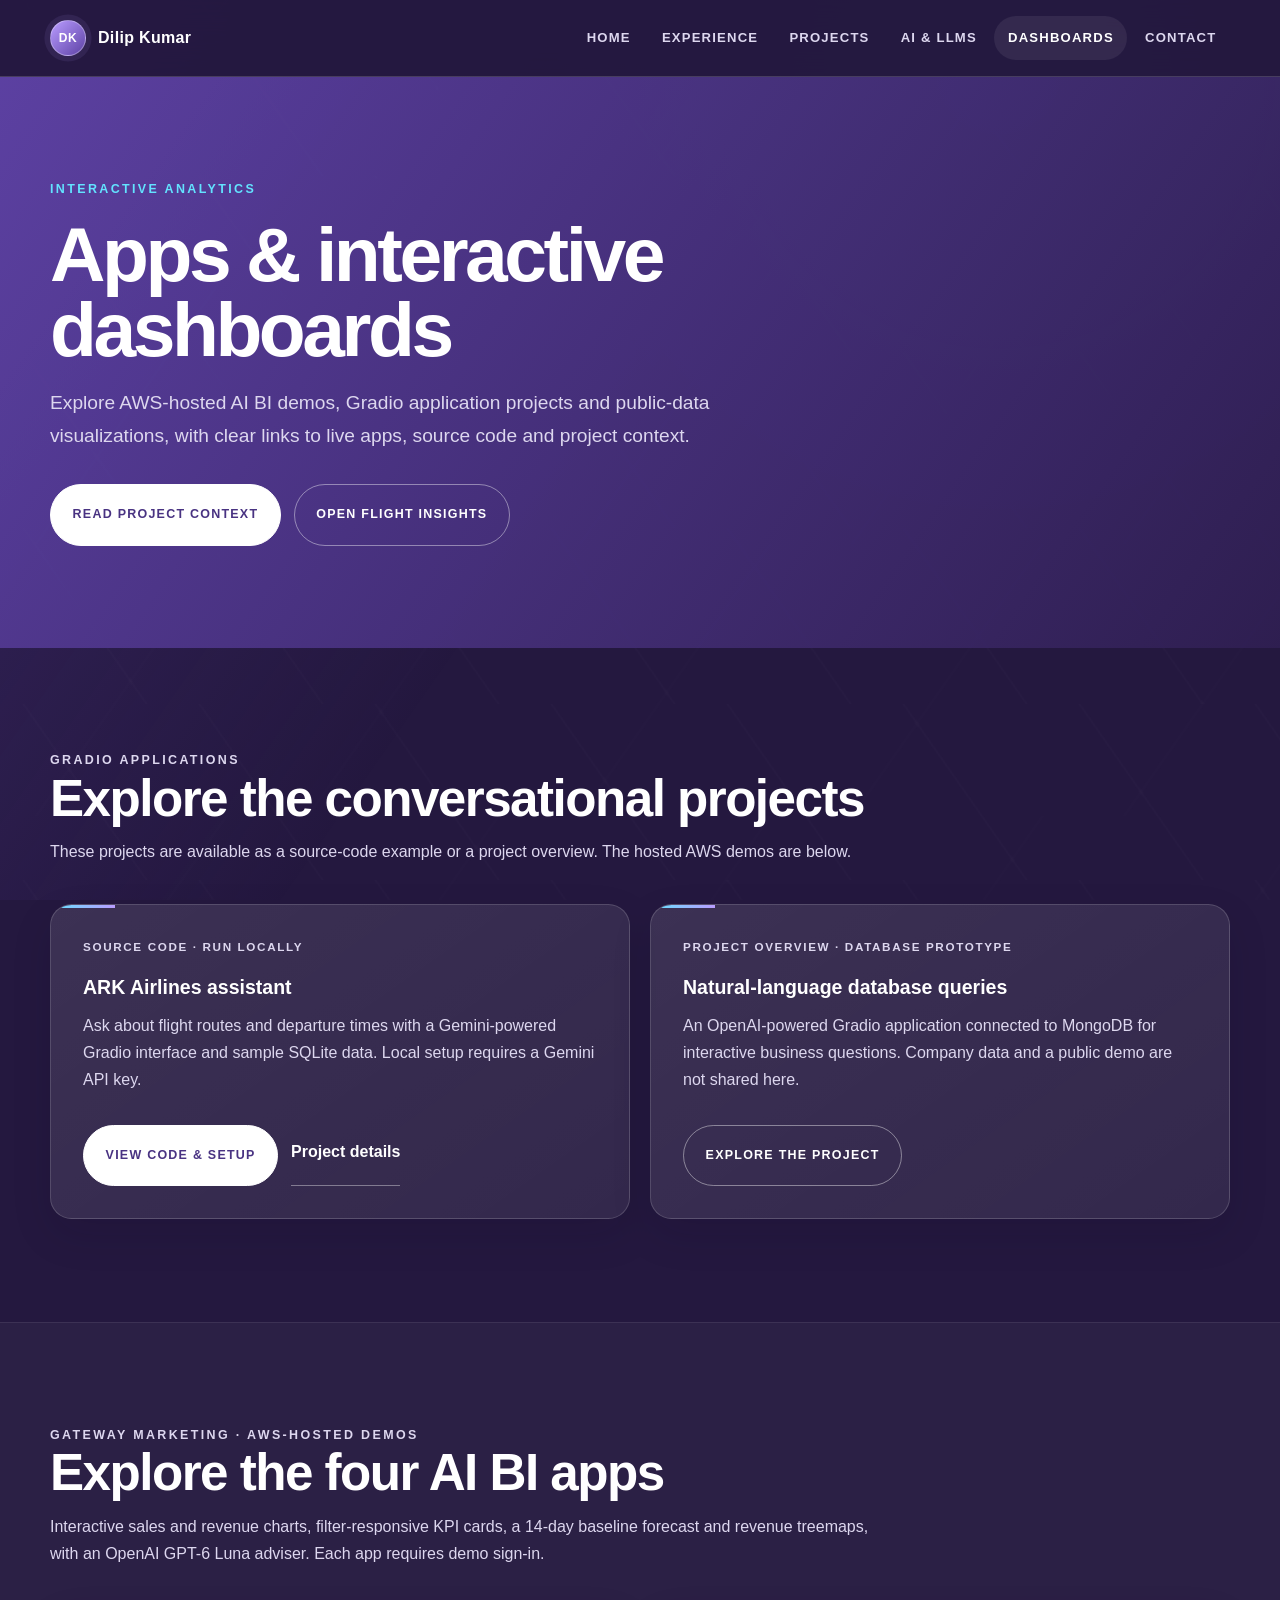
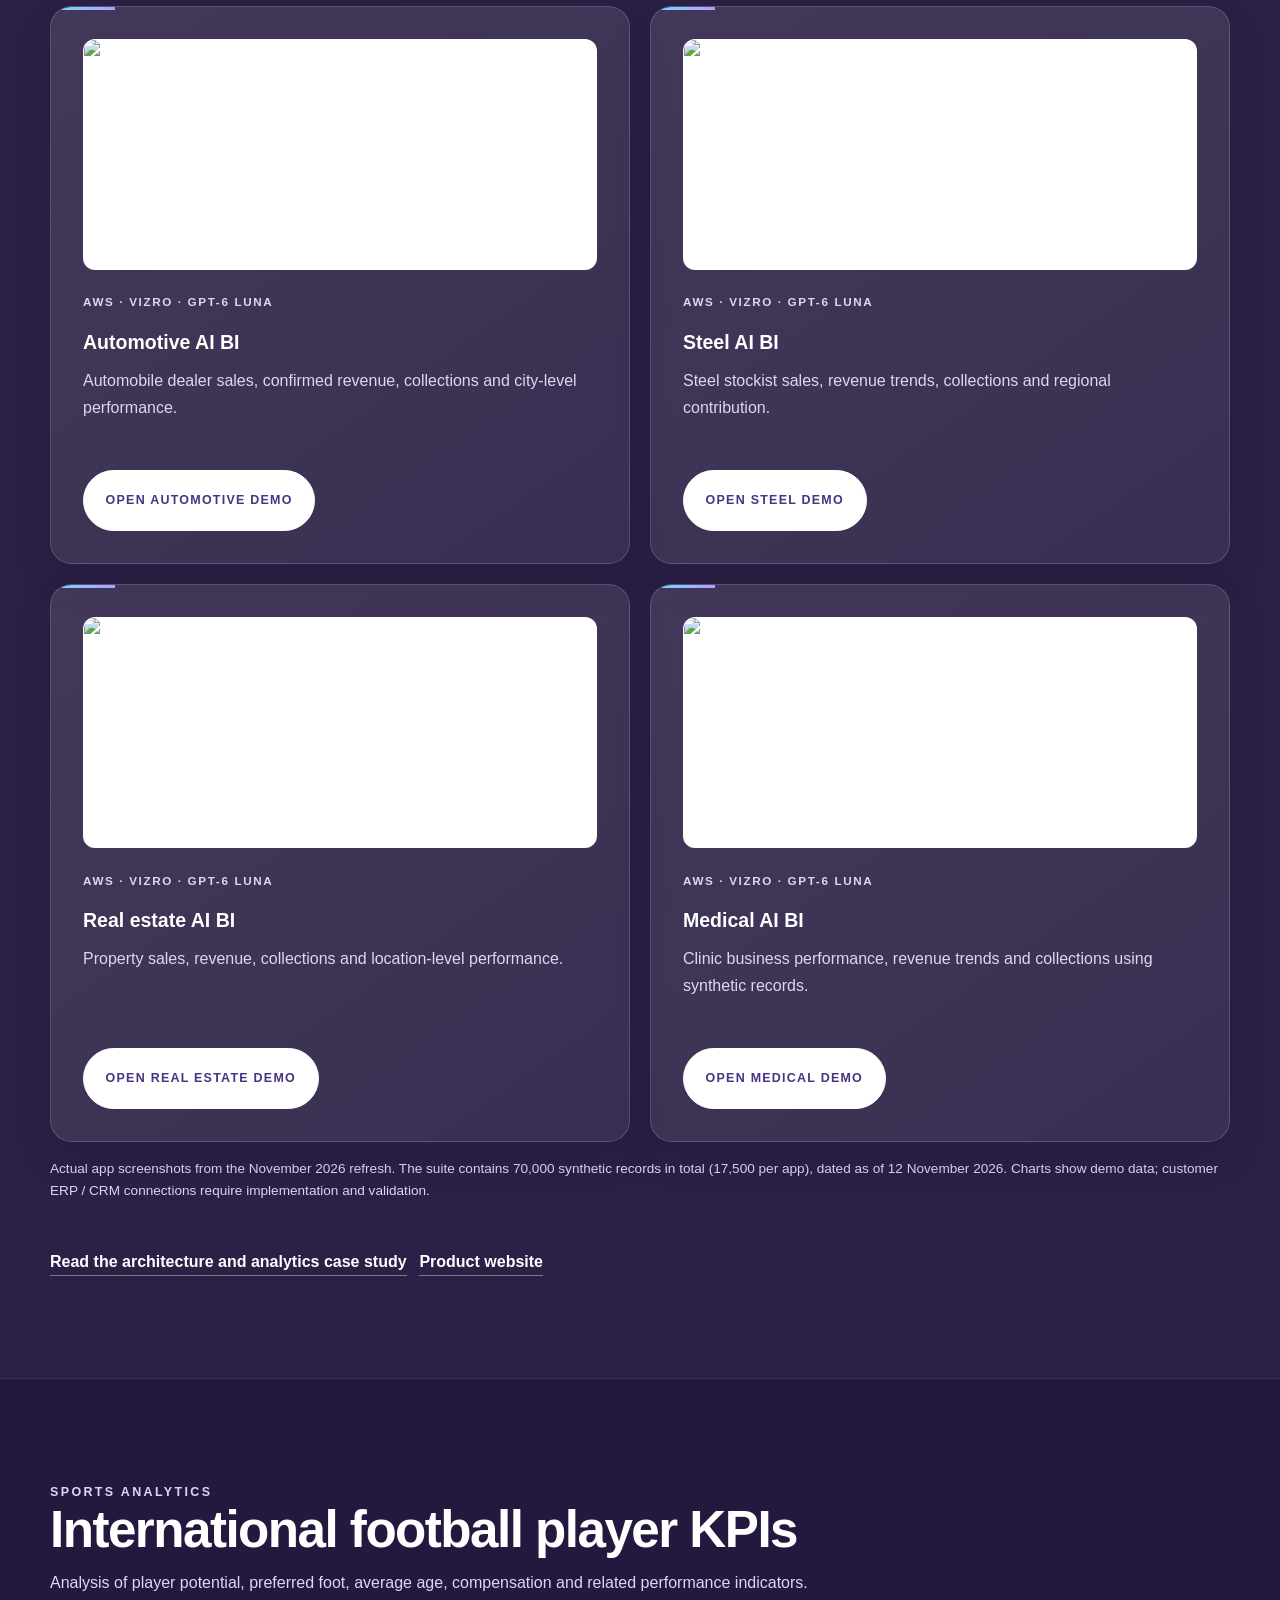
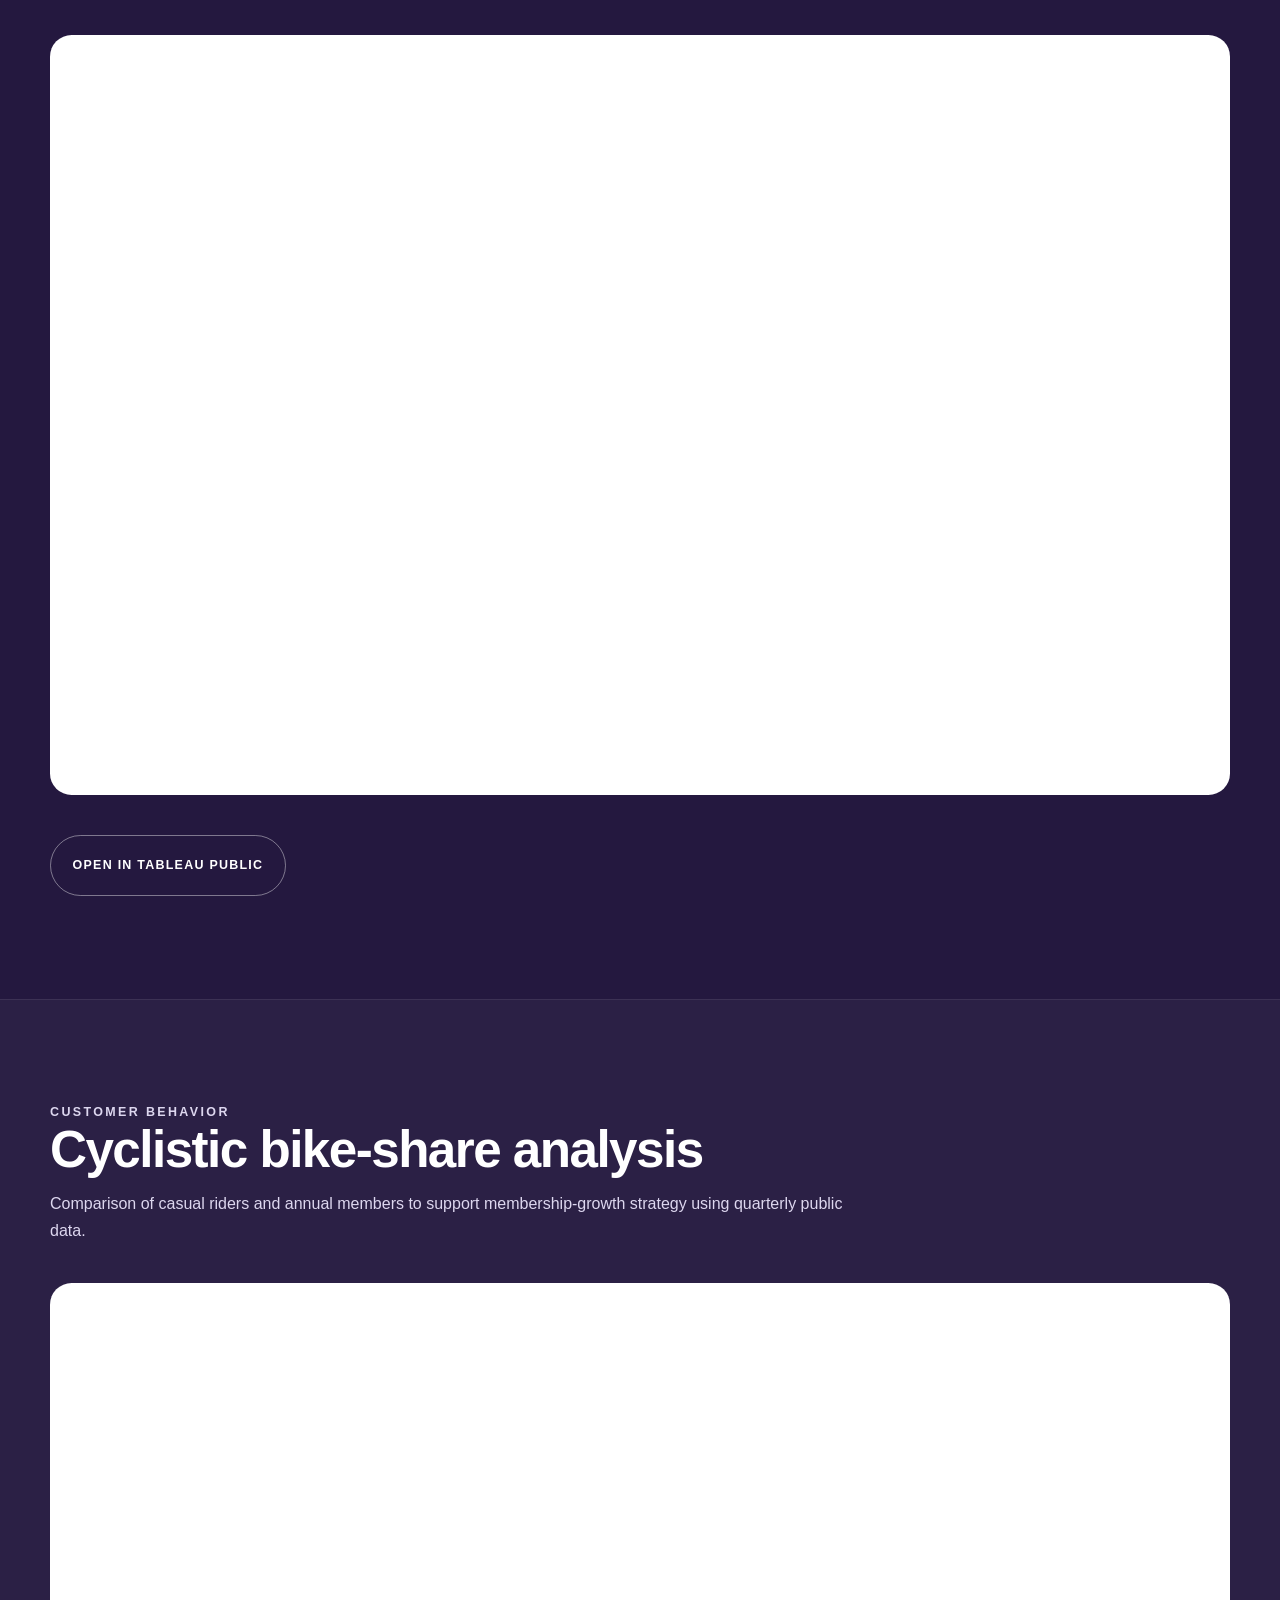
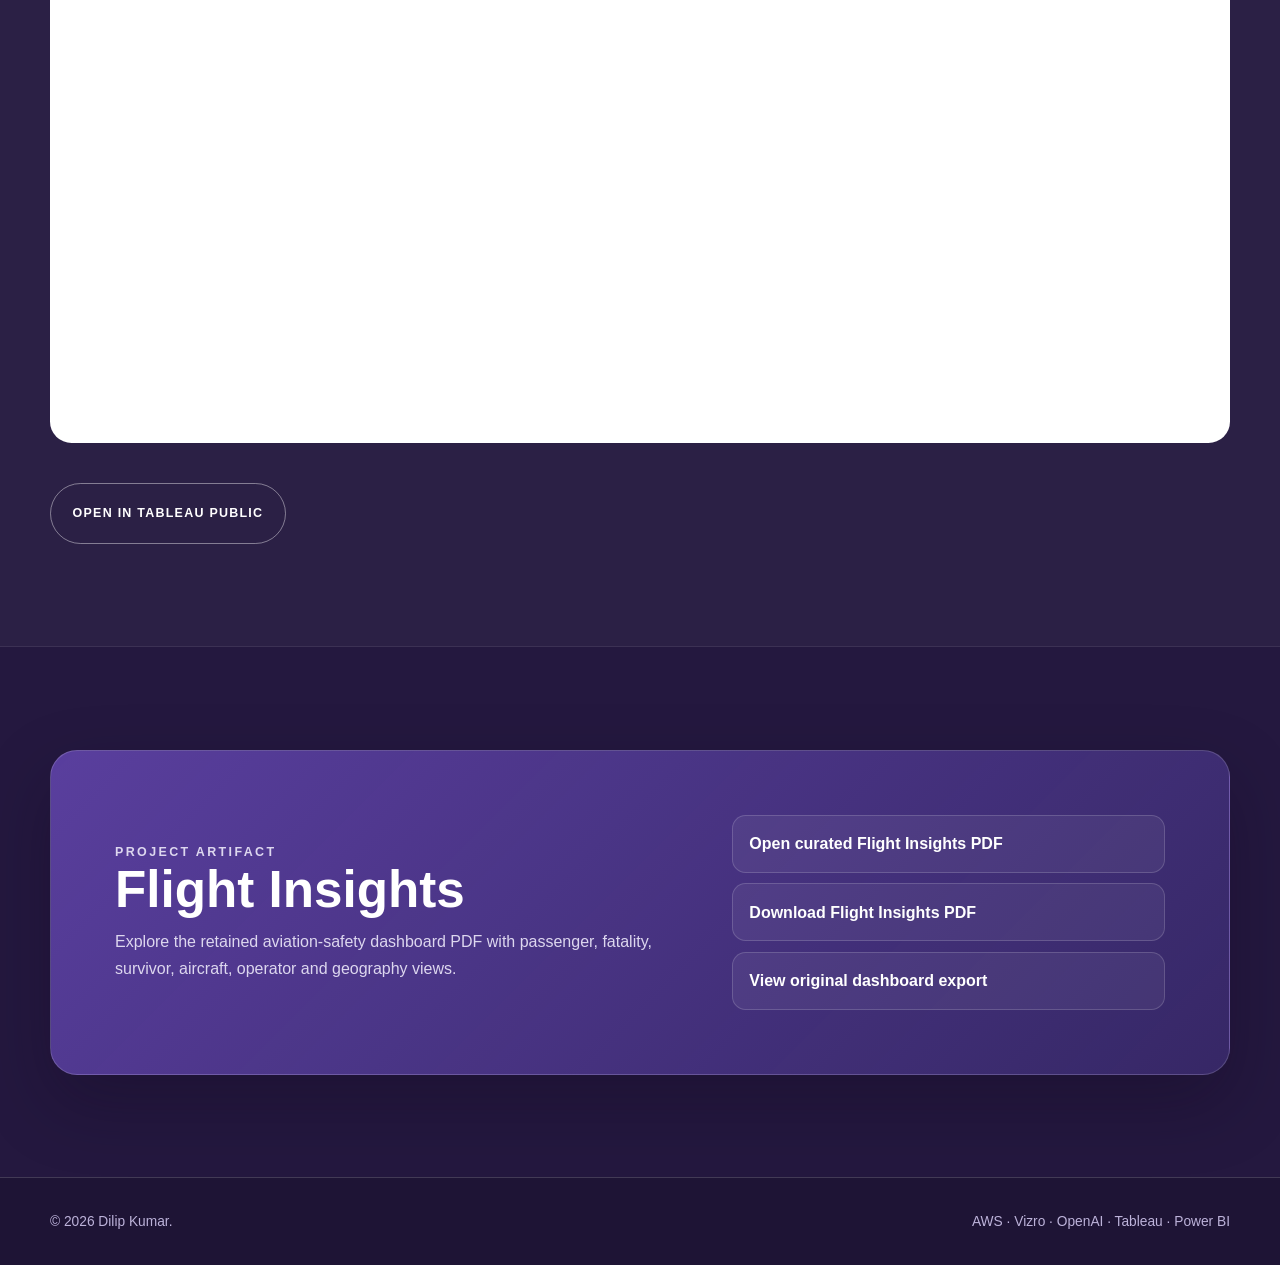
==== commit c38130c0: "Showcase LLM and Gradio projects with an applied AI portfolio" ====
--- a/Dashboards.html
+++ b/Dashboards.html
@@ -3,11 +3,11 @@
 <head>
   <meta charset="utf-8">
   <meta name="viewport" content="width=device-width, initial-scale=1">
-  <title>Interactive Dashboards | Dilip Kumar</title>
-  <meta name="description" content="Four AWS-hosted AI BI apps with Vizro analytics and GPT-6 Luna, plus Tableau dashboards by Dilip Kumar.">
+  <title>AI Apps &amp; Interactive Dashboards | Dilip Kumar</title>
+  <meta name="description" content="Gradio and LLM application projects, four AWS-hosted AI BI demos, and interactive Tableau dashboards by Dilip Kumar.">
   <meta name="theme-color" content="#5e42a6">
-  <meta property="og:title" content="Interactive Dashboards | Dilip Kumar">
-  <meta property="og:description" content="AWS AI BI demos, Vizro analytics, GPT-6 Luna and Tableau case studies.">
+  <meta property="og:title" content="AI Apps &amp; Interactive Dashboards | Dilip Kumar">
+  <meta property="og:description" content="Gradio application projects, AWS AI BI demos, Vizro analytics and Tableau case studies.">
   <meta property="og:image" content="https://dilip1100.github.io/DilipSrinivasan/images/og.png">
   <link rel="canonical" href="https://dilip1100.github.io/DilipSrinivasan/Dashboards.html">
   <link rel="stylesheet" href="assets/css/main.css">
@@ -20,15 +20,24 @@
       <a class="brand" href="index.html" aria-label="Dilip Kumar home"><span class="brand-mark" aria-hidden="true">DK</span><span>Dilip Kumar</span></a>
       <button class="nav-toggle" type="button" aria-expanded="false" aria-controls="site-navigation" aria-label="Open navigation">☰</button>
       <nav class="site-nav" id="site-navigation" aria-label="Primary navigation">
-        <a href="index.html">Home</a><a href="experience.html">Experience</a><a href="Projects.html">Projects</a><a href="Dashboards.html" aria-current="page">Dashboards</a><a href="index.html#contact">Contact</a>
+        <a href="index.html">Home</a><a href="experience.html">Experience</a><a href="Projects.html">Projects</a><a href="AI.html">AI &amp; LLMs</a><a href="Dashboards.html" aria-current="page">Dashboards</a><a href="index.html#contact">Contact</a>
       </nav>
     </div>
   </header>
   <main id="main">
     <section class="page-hero">
-      <div class="container"><p class="eyebrow">Interactive analytics</p><h1>Apps &amp; interactive dashboards</h1><p class="lede">AWS-hosted AI BI apps and public-data visualizations designed to turn complex datasets into clear, explorable business insights.</p><div class="hero-actions"><a class="button enterprise-button primary" href="Projects.html">Read project context</a><a class="button enterprise-button" href="documents/Flight-Insights.pdf">Open Flight Insights</a></div></div>
+      <div class="container"><p class="eyebrow">Interactive analytics</p><h1>Apps &amp; interactive dashboards</h1><p class="lede">Explore AWS-hosted AI BI demos, Gradio application projects and public-data visualizations, with clear links to live apps, source code and project context.</p><div class="hero-actions"><a class="button enterprise-button primary" href="Projects.html">Read project context</a><a class="button enterprise-button" href="documents/Flight-Insights.pdf">Open Flight Insights</a></div></div>
     </section>
-    <section class="section" id="aws-apps">
+    <section class="section" id="gradio-apps">
+      <div class="container">
+        <div class="section-head"><p class="eyebrow">Gradio applications</p><h2>Explore the conversational projects</h2><p>These projects are available as a source-code example or a project overview. The hosted AWS demos are below.</p></div>
+        <div class="grid two">
+          <article class="card"><p class="project-label">Source code · Run locally</p><h3>ARK Airlines assistant</h3><p>Ask about flight routes and departure times with a Gemini-powered Gradio interface and sample SQLite data. Local setup requires a Gemini API key.</p><div class="card-actions"><a class="button enterprise-button primary" href="https://github.com/Dilip1100/GradioUI1100" rel="noopener noreferrer">View code &amp; setup</a><a class="card-link" href="AI.html#airline-assistant">Project details</a></div></article>
+          <article class="card"><p class="project-label">Project overview · Database prototype</p><h3>Natural-language database queries</h3><p>An OpenAI-powered Gradio application connected to MongoDB for interactive business questions. Company data and a public demo are not shared here.</p><div class="card-actions"><a class="button enterprise-button" href="AI.html#database-assistant">Explore the project</a></div></article>
+        </div>
+      </div>
+    </section>
+    <section class="section alt" id="aws-apps">
       <div class="container">
         <div class="section-head"><p class="eyebrow">Gateway Marketing · AWS-hosted demos</p><h2>Explore the four AI BI apps</h2><p>Interactive sales and revenue charts, filter-responsive KPI cards, a 14-day baseline forecast and revenue treemaps, with an OpenAI GPT-6 Luna adviser. Each app requires demo sign-in.</p></div>
         <div class="grid two">
--- a/assets/css/enterprise.css
+++ b/assets/css/enterprise.css
@@ -154,6 +154,8 @@
 
 .nav-toggle {
   display: none;
+  width: 2.75rem;
+  height: 2.75rem;
   min-width: 2.75rem;
   min-height: 2.75rem;
   padding: 0;
@@ -162,6 +164,8 @@
   color: #fff;
   background: transparent;
   font-size: 1.15rem;
+  line-height: 1;
+  letter-spacing: normal;
 }
 
 .container {
@@ -800,3 +804,18 @@
 .app-figure .app-shot { max-width: 1024px; margin-inline: auto; }
 .app-preview figcaption, .app-figure figcaption, .app-note { margin-top: 1rem; color: var(--muted); font-size: .85rem; line-height: 1.65; }
 .app-card .card-actions { padding-top: 1rem; }
+
+/* Applied AI portfolio */
+.ai-project { scroll-margin-top: 6rem; }
+.ai-project h3 { font-size: clamp(1.45rem, 2.5vw, 1.9rem); line-height: 1.25; }
+.ai-flow { margin-top: 2.5rem; }
+.ai-flow h3 { margin-bottom: .5rem; }
+.ai-flow > p { color: var(--muted); }
+.flow-steps { display: grid; grid-template-columns: repeat(4, minmax(0, 1fr)); gap: 1rem; padding: 0; list-style: none; }
+.flow-steps li { padding: 1.3rem; border-top: 2px solid var(--accent); background: rgba(255,255,255,.04); border-radius: 0 0 .75rem .75rem; }
+.flow-steps strong, .flow-steps span { display: block; }
+.flow-steps strong { margin: .6rem 0; color: #fff; }
+.flow-steps span { color: var(--muted); font-size: .9rem; }
+.flow-steps .flow-number { color: var(--cyan); font-weight: 800; letter-spacing: .12em; }
+@media (max-width: 900px) { .flow-steps { grid-template-columns: repeat(2, minmax(0, 1fr)); } }
+@media (max-width: 640px) { .flow-steps { grid-template-columns: 1fr; } }
